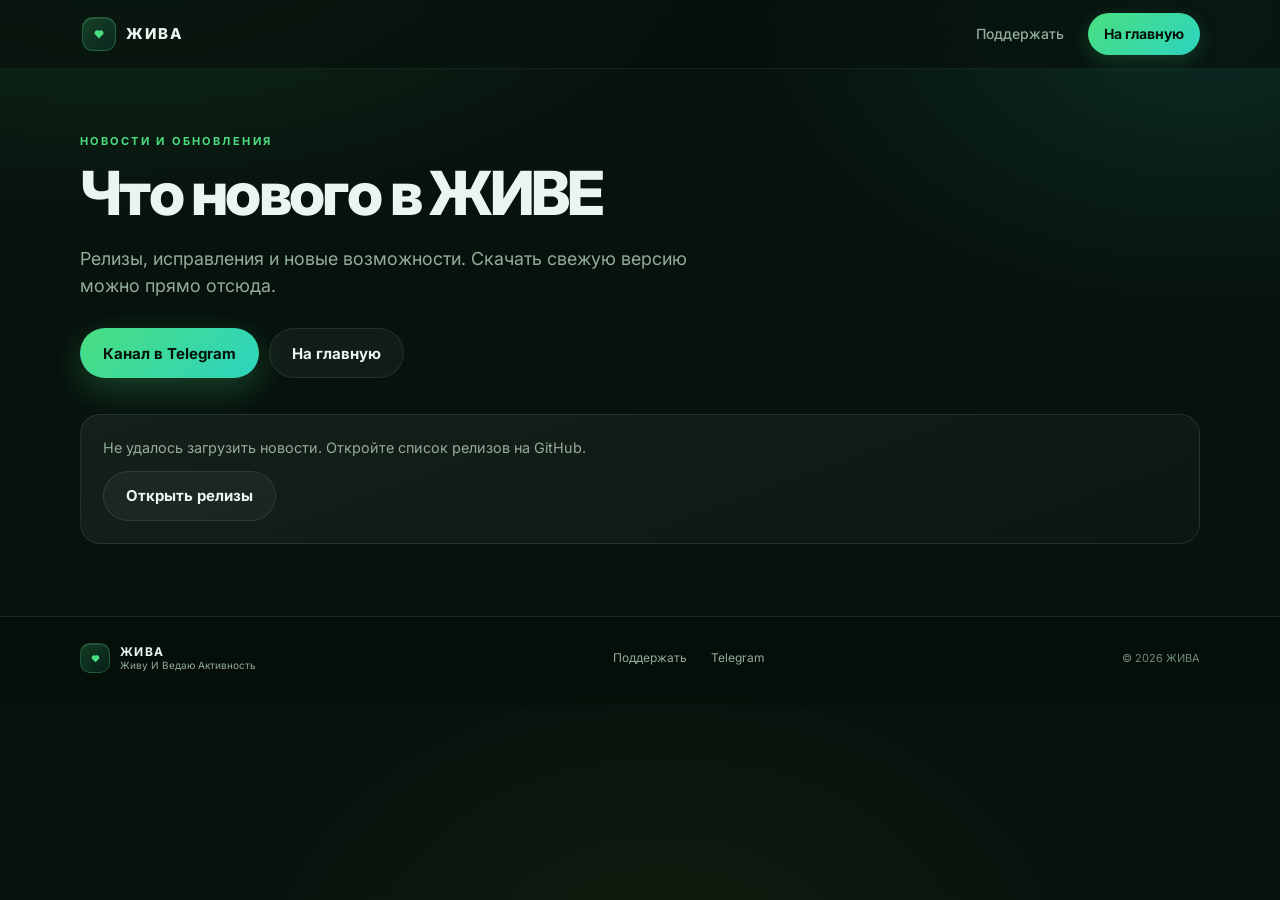
==== releases.html @ 4a3cf1bf "site: страница новостей и обновлений" ====
<!doctype html>
<html lang="ru">
<head>
  <meta charset="utf-8">
  <meta name="viewport" content="width=device-width, initial-scale=1">
  <title>ЖИВА — новости и обновления</title>
  <meta name="description" content="Новости, релизы и обновления приложения ЖИВА.">
  <meta name="theme-color" content="#07120d">
  <link rel="icon" href="favicon.svg" type="image/svg+xml">
  <link rel="preconnect" href="https://fonts.googleapis.com">
  <link rel="preconnect" href="https://fonts.gstatic.com" crossorigin>
  <link href="https://fonts.googleapis.com/css2?family=Inter:wght@400;500;600;700;800&amp;display=swap" rel="stylesheet">
  <link rel="stylesheet" href="styles.css">
  <script src="releases.js" defer></script>
</head>
<body>
  <div class="bg" aria-hidden="true"></div>
  <header class="site-header">
    <div class="wrap header-inner">
      <a class="brand" href="index.html" aria-label="ЖИВА — на главную">
        <span class="brand-mark" aria-hidden="true">
          <svg viewBox="0 0 108 108"><path d="M54,42 C54,42 54,36 54,36 C48,32 38,32 34,38 C28,44 28,54 36,60 L54,78 L72,60 C80,54 80,44 74,38 C70,32 60,32 54,36Z"/></svg>
        </span>
        <span class="brand-name">ЖИВА</span>
      </a>
      <nav class="nav" aria-label="Основное">
        <a href="https://boosty.to/lady_esha" target="_blank" rel="noopener">Поддержать</a>
        <a class="nav-download" href="index.html">На главную</a>
      </nav>
    </div>
  </header>

  <main class="release-page wrap">
    <section class="release-hero">
      <p class="eyebrow">Новости и обновления</p>
      <h1>Что нового в ЖИВЕ</h1>
      <p class="lead">Релизы, исправления и новые возможности. Скачать свежую версию можно прямо отсюда.</p>
      <div class="cta-row">
        <a class="btn btn-primary" href="https://t.me/zhiva_info" target="_blank" rel="noopener">Канал в Telegram</a>
        <a class="btn btn-ghost" href="index.html">На главную</a>
      </div>
    </section>

    <div id="release-list" class="release-list" aria-live="polite">
      <p class="release-loading">Загружаем обновления…</p>
    </div>
  </main>

  <footer class="site-footer">
    <div class="wrap footer-inner">
      <div class="footer-brand">
        <span class="brand-mark small" aria-hidden="true">
          <svg viewBox="0 0 108 108"><path d="M54,42 C54,42 54,36 54,36 C48,32 38,32 34,38 C28,44 28,54 36,60 L54,78 L72,60 C80,54 80,44 74,38 C70,32 60,32 54,36Z"/></svg>
        </span>
        <span class="footer-brand-text">
          <strong>ЖИВА</strong>
          <small>Живу И Ведаю Активность</small>
        </span>
      </div>
      <div class="footer-links">
        <a href="https://boosty.to/lady_esha" target="_blank" rel="noopener">Поддержать</a>
        <a href="https://t.me/zhiva_info" target="_blank" rel="noopener">Telegram</a>
      </div>
      <p class="copyright">© 2026 ЖИВА</p>
    </div>
  </footer>
</body>
</html>
---- styles.css ----
:root {
  --bg: #07120d;
  --bg-soft: #0a1a12;
  --panel: rgba(255, 255, 255, 0.045);
  --panel-hover: rgba(255, 255, 255, 0.08);
  --line: rgba(255, 255, 255, 0.09);
  --text: #e9f5ee;
  --muted: #93ac9d;
  --muted-2: #6f8a7a;
  --accent: #4ade80;
  --accent-2: #2dd4bf;
  --shadow: 0 30px 80px rgba(0, 0, 0, 0.6);
}

*,
*::before,
*::after {
  box-sizing: border-box;
}

html {
  color-scheme: dark;
  scroll-behavior: smooth;
}

body {
  margin: 0;
  min-height: 100vh;
  min-height: 100svh;
  overflow-x: hidden;
  background: var(--bg);
  color: var(--text);
  font-family: "Inter", system-ui, -apple-system, "Segoe UI", Roboto, sans-serif;
  font-size: 16px;
  line-height: 1.55;
  -webkit-font-smoothing: antialiased;
  text-rendering: optimizeLegibility;
}

::selection {
  background: rgba(74, 222, 128, 0.28);
  color: #ffffff;
}

svg {
  display: block;
}

a {
  color: inherit;
}

a:focus-visible,
button:focus-visible {
  outline: 2px solid var(--accent);
  outline-offset: 3px;
}

.bg {
  position: fixed;
  inset: 0;
  z-index: -1;
  background:
    radial-gradient(60rem 32rem at 10% -12%, rgba(74, 222, 128, 0.16), transparent 64%),
    radial-gradient(46rem 30rem at 94% 2%, rgba(45, 212, 191, 0.13), transparent 62%),
    radial-gradient(42rem 30rem at 52% 108%, rgba(163, 230, 53, 0.06), transparent 66%),
    var(--bg);
}

.wrap {
  width: min(1120px, calc(100% - 40px));
  margin-inline: auto;
}

.site-header {
  position: sticky;
  top: 0;
  z-index: 20;
  border-bottom: 1px solid rgba(255, 255, 255, 0.06);
  background: rgba(7, 18, 13, 0.74);
  backdrop-filter: blur(16px);
  -webkit-backdrop-filter: blur(16px);
}

.header-inner {
  display: flex;
  align-items: center;
  justify-content: space-between;
  gap: 16px;
  min-height: 68px;
}

.brand {
  display: inline-flex;
  align-items: center;
  gap: 10px;
  padding: 4px 2px;
  border-radius: 12px;
  color: var(--text);
  text-decoration: none;
}

.brand-mark {
  display: grid;
  place-items: center;
  width: 34px;
  height: 34px;
  flex: none;
  border: 1px solid rgba(74, 222, 128, 0.25);
  border-radius: 11px;
  background: linear-gradient(135deg, rgba(74, 222, 128, 0.22), rgba(45, 212, 191, 0.09));
  box-shadow: inset 0 1px 0 rgba(255, 255, 255, 0.12);
}

.brand-mark svg {
  width: 20px;
  height: 20px;
  fill: var(--accent);
}

.brand-name {
  font-size: 15px;
  font-weight: 800;
  letter-spacing: 0.14em;
}

.nav {
  display: flex;
  align-items: center;
  gap: 4px;
}

.nav a {
  padding: 10px 14px;
  border-radius: 999px;
  color: var(--muted);
  font-size: 14px;
  font-weight: 500;
  text-decoration: none;
  transition: color 0.2s ease, background-color 0.2s ease;
}

.nav a:hover {
  color: var(--text);
  background: var(--panel);
}

.nav .nav-support {
  border: 1px solid var(--line);
  background: var(--panel);
}

.nav .nav-support:hover {
  border-color: rgba(74, 222, 128, 0.28);
  background: var(--panel-hover);
}

.nav .nav-download {
  margin-left: 6px;
  padding: 10px 16px;
  color: #04120a;
  background: linear-gradient(135deg, var(--accent), var(--accent-2));
  font-weight: 700;
  box-shadow: 0 6px 18px rgba(74, 222, 128, 0.18);
  transition: transform 0.2s ease, box-shadow 0.2s ease;
}

.nav .nav-download:hover {
  color: #04120a;
  background: linear-gradient(135deg, var(--accent), var(--accent-2));
  transform: translateY(-1px);
  box-shadow: 0 10px 24px rgba(74, 222, 128, 0.26);
}

.hero {
  display: grid;
  grid-template-columns: minmax(0, 1.3fr) minmax(300px, 0.7fr);
  align-items: center;
  gap: clamp(24px, 5vw, 64px);
  padding: clamp(36px, 6vw, 72px) 0 clamp(44px, 7vw, 80px);
}

.hero-copy {
  animation: rise 0.7s cubic-bezier(0.2, 0.7, 0.3, 1) both;
}

.eyebrow {
  margin: 0 0 12px;
  color: var(--accent);
  font-size: 11px;
  font-weight: 700;
  letter-spacing: 0.22em;
  text-transform: uppercase;
}

h1 {
  max-width: 18ch;
  margin: 0;
  font-size: clamp(2.55rem, 5.6vw, 4rem);
  font-weight: 800;
  letter-spacing: -0.045em;
  line-height: 1.03;
  text-wrap: balance;
}

h1 span {
  display: block;
}

h1 span + span {
  background: linear-gradient(100deg, #ffffff 6%, #c9f5d6 48%, var(--accent-2) 100%);
  -webkit-background-clip: text;
  background-clip: text;
  color: transparent;
}

.lead {
  max-width: 56ch;
  margin: 20px 0 0;
  color: var(--muted);
  font-size: clamp(1rem, 1.4vw, 1.125rem);
}

.cta-row {
  display: flex;
  flex-wrap: wrap;
  align-items: center;
  gap: 10px;
  margin-top: 28px;
  scroll-margin-top: 96px;
}

.btn {
  display: inline-flex;
  align-items: center;
  justify-content: center;
  gap: 8px;
  min-height: 50px;
  padding: 0 22px;
  border: 1px solid transparent;
  border-radius: 999px;
  font: inherit;
  font-size: 15px;
  font-weight: 700;
  text-decoration: none;
  transition: transform 0.2s ease, box-shadow 0.2s ease, background-color 0.2s ease, border-color 0.2s ease;
}

.btn svg {
  width: 18px;
  height: 18px;
  fill: none;
  stroke: currentColor;
  stroke-width: 2;
  stroke-linecap: round;
  stroke-linejoin: round;
}

.btn-primary {
  color: #04120a;
  background: linear-gradient(135deg, var(--accent), var(--accent-2));
  box-shadow: 0 12px 34px rgba(74, 222, 128, 0.24);
}

.btn-primary:hover {
  transform: translateY(-2px);
  box-shadow: 0 16px 40px rgba(74, 222, 128, 0.32);
}

.btn-ghost {
  color: var(--text);
  border-color: var(--line);
  background: var(--panel);
}

.btn-ghost:hover {
  border-color: rgba(74, 222, 128, 0.28);
  background: var(--panel-hover);
}

.meta {
  display: flex;
  flex-wrap: wrap;
  align-items: center;
  gap: 8px 14px;
  margin: 20px 0 0;
  color: var(--muted);
  font-size: 13px;
}

.pill {
  display: inline-flex;
  align-items: center;
  gap: 6px;
  padding: 5px 11px;
  border: 1px solid var(--line);
  border-radius: 999px;
  background: var(--panel);
  font-variant-numeric: tabular-nums;
}

.pill [data-version] {
  color: var(--text);
  font-weight: 600;
}

.meta-note {
  flex-basis: 100%;
}

.meta-link {
  display: inline-flex;
  align-items: center;
  min-height: 30px;
  padding: 4px 12px;
  border: 1px solid rgba(74, 222, 128, 0.28);
  border-radius: 999px;
  background: rgba(74, 222, 128, 0.1);
  color: var(--accent);
  font-size: 13px;
  font-weight: 600;
  text-decoration: none;
  transition: background-color 0.2s ease, border-color 0.2s ease, color 0.2s ease;
}

.meta-link:hover {
  border-color: rgba(74, 222, 128, 0.45);
  background: rgba(74, 222, 128, 0.16);
  color: #86efac;
}

.install-note {
  margin: 12px 0 0;
  color: var(--muted-2);
  font-size: 12px;
}

.hero-visual {
  position: relative;
  display: flex;
  justify-content: center;
  animation: rise 0.8s 0.08s cubic-bezier(0.2, 0.7, 0.3, 1) both;
}

.hero-visual::before {
  content: "";
  position: absolute;
  inset: 6% 2% 4%;
  z-index: -1;
  background: radial-gradient(closest-side, rgba(74, 222, 128, 0.18), transparent 70%);
  filter: blur(18px);
}

.phone {
  position: relative;
  width: clamp(280px, 29vw, 300px);
  aspect-ratio: 9 / 18.6;
  padding: 9px;
  border: 1px solid rgba(255, 255, 255, 0.14);
  border-radius: 44px;
  background: linear-gradient(160deg, rgba(255, 255, 255, 0.2), rgba(255, 255, 255, 0.04) 45%, rgba(255, 255, 255, 0.12));
  box-shadow: var(--shadow), inset 0 1px 0 rgba(255, 255, 255, 0.25);
}

.phone::after {
  content: "";
  position: absolute;
  inset: 6px;
  border: 1px solid rgba(0, 0, 0, 0.5);
  border-radius: 38px;
  pointer-events: none;
}

.phone-screen {
  position: relative;
  display: flex;
  height: 100%;
  flex-direction: column;
  gap: 9px;
  overflow: hidden;
  padding: 28px 13px 10px;
  border: 1px solid rgba(255, 255, 255, 0.06);
  border-radius: 36px;
  background: radial-gradient(120% 80% at 50% 0%, #10261a 0%, #08130e 60%, #060e0a 100%);
}

.notch {
  position: absolute;
  top: 0;
  left: 50%;
  width: 92px;
  height: 22px;
  border-radius: 0 0 16px 16px;
  background: #040a07;
  box-shadow: inset 0 -1px 0 rgba(255, 255, 255, 0.05);
  transform: translateX(-50%);
}

.status-bar {
  display: flex;
  align-items: center;
  justify-content: space-between;
  padding: 0 5px;
  color: #cfe3d6;
  font-size: 9px;
  font-weight: 600;
}

.status-right {
  display: flex;
  align-items: center;
  gap: 5px;
}

.status-net {
  font-size: 8px;
  letter-spacing: 0.04em;
}

.battery {
  width: 16px;
  height: 8px;
  padding: 1px;
  border: 1px solid rgba(207, 227, 214, 0.6);
  border-radius: 3px;
}

.battery span {
  display: block;
  width: 70%;
  height: 100%;
  border-radius: 1px;
  background: #cfe3d6;
}

.app-head {
  display: flex;
  align-items: center;
  gap: 8px;
  padding: 8px 4px 0;
}

.app-mark {
  display: grid;
  place-items: center;
  width: 30px;
  height: 30px;
  flex: none;
  border: 1px solid rgba(74, 222, 128, 0.2);
  border-radius: 10px;
  background: rgba(74, 222, 128, 0.13);
}

.app-mark svg {
  width: 17px;
  height: 17px;
  fill: var(--accent);
}

.app-head-text {
  display: flex;
  min-width: 0;
  flex-direction: column;
  line-height: 1.2;
}

.app-head-text strong {
  font-size: 12px;
  letter-spacing: 0.1em;
}

.app-head-text span {
  overflow: hidden;
  color: var(--muted);
  font-size: 8.5px;
  text-overflow: ellipsis;
  white-space: nowrap;
}

.app-gear {
  margin-left: auto;
  color: var(--muted-2);
}

.app-gear svg {
  width: 15px;
  height: 15px;
  fill: none;
  stroke: currentColor;
  stroke-linecap: round;
  stroke-width: 1.7;
}

.cycle-card {
  padding: 12px;
  border: 1px solid rgba(74, 222, 128, 0.22);
  border-radius: 20px;
  background: linear-gradient(145deg, rgba(74, 222, 128, 0.18), rgba(45, 212, 191, 0.06));
  box-shadow: inset 0 1px 0 rgba(255, 255, 255, 0.08);
}

.cycle-top {
  display: flex;
  justify-content: space-between;
  gap: 8px;
  color: var(--muted);
  font-size: 9px;
  font-weight: 500;
}

.phase {
  color: var(--accent);
  font-weight: 700;
}

.cycle-number {
  margin: 6px 0 2px;
  font-size: 32px;
  font-weight: 800;
  letter-spacing: -0.04em;
  line-height: 1;
}

.cycle-number small {
  color: var(--muted);
  font-size: 9px;
  font-weight: 500;
  letter-spacing: 0;
}

.cycle-card p {
  margin: 0;
  color: #b6cbbb;
  font-size: 9px;
  line-height: 1.35;
}

.cycle-track {
  display: flex;
  gap: 3px;
  margin-top: 10px;
}

.cycle-track span {
  height: 4px;
  flex: 1;
  border-radius: 999px;
  background: rgba(255, 255, 255, 0.09);
}

.cycle-track .seg-1 {
  background: rgba(244, 114, 182, 0.62);
}

.cycle-track .seg-2 {
  background: rgba(45, 212, 191, 0.55);
}

.cycle-track .seg-3 {
  background: var(--accent);
  box-shadow: 0 0 10px rgba(74, 222, 128, 0.4);
}

.cycle-track .seg-4 {
  background: rgba(167, 139, 250, 0.45);
}

.mini-grid {
  display: grid;
  grid-template-columns: 1fr 1fr;
  gap: 7px;
}

.mini {
  display: flex;
  flex-direction: column;
  gap: 3px;
  padding: 8px 9px;
  border: 1px solid var(--line);
  border-radius: 13px;
  background: var(--panel);
}

.mini-label {
  display: flex;
  align-items: center;
  gap: 4px;
  color: var(--muted);
  font-size: 8.5px;
}

.mini-label svg {
  width: 11px;
  height: 11px;
  fill: none;
  stroke: var(--accent-2);
  stroke-linecap: round;
  stroke-linejoin: round;
  stroke-width: 2;
}

.mini strong {
  font-size: 12px;
  font-variant-numeric: tabular-nums;
  font-weight: 700;
}

.weight-card {
  display: flex;
  align-items: center;
  justify-content: space-between;
  gap: 8px;
  padding: 9px 11px;
  border: 1px solid var(--line);
  border-radius: 13px;
  background: var(--panel);
}

.weight-main {
  display: flex;
  flex-direction: column;
  gap: 1px;
}

.weight-main strong {
  font-size: 14px;
}

.trend {
  flex: none;
  padding: 4px 7px;
  border-radius: 999px;
  background: rgba(74, 222, 128, 0.12);
  color: var(--accent);
  font-size: 8px;
  font-weight: 600;
  white-space: nowrap;
}

.report-card {
  padding: 10px 11px;
  border: 1px solid var(--line);
  border-radius: 13px;
  background: var(--panel);
}

.report-top {
  display: flex;
  align-items: center;
  justify-content: space-between;
  margin-bottom: 6px;
  color: var(--muted);
  font-size: 8.5px;
}

.report-top .done {
  color: var(--accent);
  font-weight: 600;
}

.report-row {
  display: flex;
  justify-content: space-between;
  padding: 2px 0;
  color: var(--muted);
  font-size: 8.5px;
}

.report-row strong {
  color: var(--text);
  font-size: 9px;
  font-weight: 600;
}

.quick-row {
  display: flex;
  gap: 5px;
}

.quick-row span {
  flex: 1;
  padding: 6px 4px;
  border: 1px solid var(--line);
  border-radius: 10px;
  background: rgba(255, 255, 255, 0.03);
  color: var(--muted);
  font-size: 8px;
  text-align: center;
}

.app-nav {
  display: flex;
  justify-content: space-between;
  gap: 4px;
  margin-top: auto;
  padding: 8px 3px 2px;
  border-top: 1px solid var(--line);
  color: var(--muted-2);
  font-size: 8px;
}

.app-nav .active {
  color: var(--accent);
  font-weight: 700;
}

.features {
  padding: 0 0 clamp(40px, 6vw, 64px);
  scroll-margin-top: 90px;
}

.section-head {
  max-width: 720px;
  margin: 0 0 clamp(20px, 3vw, 30px);
}

.section-head h2 {
  margin: 0;
  font-size: clamp(1.8rem, 4vw, 2.8rem);
  letter-spacing: -0.035em;
  line-height: 1.08;
}

.section-head > p:last-child {
  margin: 12px 0 0;
  color: var(--muted);
}

.feature-grid {
  display: grid;
  grid-template-columns: repeat(4, minmax(0, 1fr));
  gap: 14px;
}

.feature {
  padding: 20px;
  border: 1px solid var(--line);
  border-radius: 20px;
  background: linear-gradient(180deg, rgba(255, 255, 255, 0.055), rgba(255, 255, 255, 0.025));
  transition: transform 0.25s ease, border-color 0.25s ease, background 0.25s ease;
}

.feature:hover {
  border-color: rgba(74, 222, 128, 0.25);
  background: linear-gradient(180deg, rgba(255, 255, 255, 0.075), rgba(255, 255, 255, 0.03));
  transform: translateY(-3px);
}

.feature-icon {
  display: grid;
  place-items: center;
  width: 38px;
  height: 38px;
  margin-bottom: 14px;
  border-radius: 12px;
}

.feature-icon svg {
  width: 20px;
  height: 20px;
  fill: none;
  stroke: currentColor;
  stroke-linecap: round;
  stroke-linejoin: round;
  stroke-width: 1.8;
}

.feature:nth-child(1) .feature-icon {
  color: #f472b6;
  background: rgba(244, 114, 182, 0.12);
}

.feature:nth-child(2) .feature-icon {
  color: var(--accent-2);
  background: rgba(45, 212, 191, 0.12);
}

.feature:nth-child(3) .feature-icon {
  color: #fbbf24;
  background: rgba(251, 191, 36, 0.12);
}

.feature:nth-child(4) .feature-icon {
  color: var(--accent);
  background: rgba(74, 222, 128, 0.12);
}

.feature h3 {
  margin: 0;
  font-size: 1.02rem;
  letter-spacing: -0.01em;
}

.feature p {
  margin: 7px 0 0;
  color: var(--muted);
  font-size: 0.86rem;
  line-height: 1.45;
}

.privacy {
  padding: 0 0 clamp(40px, 6vw, 64px);
  scroll-margin-top: 90px;
}

.privacy-card {
  display: grid;
  grid-template-columns: auto minmax(0, 1fr) auto;
  align-items: center;
  gap: 18px;
  padding: clamp(20px, 4vw, 30px);
  border: 1px solid rgba(74, 222, 128, 0.22);
  border-radius: 24px;
  background: linear-gradient(120deg, rgba(74, 222, 128, 0.1), rgba(45, 212, 191, 0.045) 55%, rgba(255, 255, 255, 0.02));
  box-shadow: inset 0 1px 0 rgba(255, 255, 255, 0.07);
}

.privacy-icon {
  display: grid;
  place-items: center;
  width: 52px;
  height: 52px;
  border: 1px solid rgba(74, 222, 128, 0.22);
  border-radius: 16px;
  background: rgba(74, 222, 128, 0.15);
  color: var(--accent);
}

.privacy-icon svg {
  width: 26px;
  height: 26px;
  fill: none;
  stroke: currentColor;
  stroke-linecap: round;
  stroke-linejoin: round;
  stroke-width: 1.8;
}

.privacy-text h2 {
  margin: 0;
  font-size: clamp(1.25rem, 2.3vw, 1.6rem);
  letter-spacing: -0.02em;
}

.privacy-text p {
  max-width: 72ch;
  margin: 7px 0 0;
  color: var(--muted);
  font-size: 0.92rem;
}

.chips {
  display: flex;
  flex-wrap: wrap;
  gap: 6px;
  margin: 12px 0 0;
  padding: 0;
  list-style: none;
}

.chips li {
  padding: 4px 9px;
  border: 1px solid var(--line);
  border-radius: 999px;
  background: rgba(255, 255, 255, 0.055);
  color: #b6cbbb;
  font-size: 10px;
  font-weight: 500;
}

.privacy-cta {
  white-space: nowrap;
}

.notes {
  padding: clamp(36px, 6vw, 64px) 0 clamp(44px, 7vw, 72px);
}

.notes-head {
  max-width: 720px;
  animation: rise 0.7s cubic-bezier(0.2, 0.7, 0.3, 1) both;
}

.notes-head .lead {
  max-width: 62ch;
}

.notes-list {
  display: grid;
  gap: 14px;
  margin-top: clamp(28px, 4vw, 40px);
}

.release {
  padding: clamp(20px, 3vw, 28px);
  border: 1px solid var(--line);
  border-radius: 22px;
  background: linear-gradient(180deg, rgba(255, 255, 255, 0.055), rgba(255, 255, 255, 0.02));
}

.release.is-latest {
  border-color: rgba(74, 222, 128, 0.24);
  background: linear-gradient(120deg, rgba(74, 222, 128, 0.1), rgba(45, 212, 191, 0.045) 55%, rgba(255, 255, 255, 0.02));
  box-shadow: inset 0 1px 0 rgba(255, 255, 255, 0.07);
}

.release-top {
  display: flex;
  flex-wrap: wrap;
  align-items: center;
  gap: 8px 14px;
}

.release-version {
  margin: 0;
  font-size: clamp(1.2rem, 2.3vw, 1.5rem);
  font-variant-numeric: tabular-nums;
  font-weight: 800;
  letter-spacing: -0.02em;
}

.release-badge {
  padding: 4px 10px;
  border-radius: 999px;
  background: rgba(74, 222, 128, 0.14);
  color: var(--accent);
  font-size: 11px;
  font-weight: 700;
  letter-spacing: 0.02em;
}

.release-badge.is-outdated {
  background: rgba(255, 255, 255, 0.07);
  color: var(--muted);
}

.release-date {
  margin-left: auto;
  color: var(--muted-2);
  font-size: 13px;
  font-variant-numeric: tabular-nums;
}

.release-summary {
  max-width: 78ch;
  margin: 12px 0 0;
  color: var(--muted);
  font-size: 0.95rem;
}

.release-list {
  display: grid;
  gap: 7px;
  margin: 14px 0 0;
  padding: 0;
  list-style: none;
}

.release-list li {
  position: relative;
  padding-left: 20px;
  color: #b6cbbb;
  font-size: 0.92rem;
}

.release-list li::before {
  content: "";
  position: absolute;
  top: 0.62em;
  left: 4px;
  width: 6px;
  height: 6px;
  border-radius: 50%;
  background: var(--accent);
}

.release-permalink {
  display: inline-flex;
  align-items: center;
  gap: 7px;
  margin-top: 16px;
  color: var(--accent);
  font-size: 13px;
  font-weight: 600;
  text-decoration: none;
  transition: color 0.2s ease;
}

.release-permalink:hover {
  color: #86efac;
}

.release-permalink svg {
  width: 14px;
  height: 14px;
  flex: none;
  fill: none;
  stroke: currentColor;
  stroke-linecap: round;
  stroke-linejoin: round;
  stroke-width: 2;
}

.back-link {
  display: inline-flex;
  align-items: center;
  gap: 7px;
  margin-bottom: 22px;
  color: var(--muted);
  font-size: 13px;
  font-weight: 600;
  text-decoration: none;
  transition: color 0.2s ease;
}

.back-link:hover {
  color: var(--text);
}

.back-link svg {
  width: 15px;
  height: 15px;
  fill: none;
  stroke: currentColor;
  stroke-linecap: round;
  stroke-linejoin: round;
  stroke-width: 2;
}

.release-page .notes-head {
  max-width: 860px;
}

.release-page h1 {
  max-width: none;
  font-size: clamp(2rem, 4.2vw, 3.3rem);
}

.cta-row .release-badge {
  align-self: center;
}

.release-page .release {
  max-width: 820px;
  margin-top: 26px;
}

.release-heading {
  margin: 0 0 4px;
  font-size: 1rem;
  font-weight: 700;
  letter-spacing: -0.01em;
}

.site-footer {
  border-top: 1px solid var(--line);
  background: rgba(4, 10, 7, 0.4);
}

.footer-inner {
  display: flex;
  align-items: center;
  justify-content: space-between;
  flex-wrap: wrap;
  gap: 16px;
  padding: 24px 0 30px;
}

.footer-brand {
  display: flex;
  align-items: center;
  gap: 10px;
}

.brand-mark.small {
  width: 30px;
  height: 30px;
  border-radius: 10px;
}

.brand-mark.small svg {
  width: 17px;
  height: 17px;
}

.footer-brand-text {
  display: flex;
  flex-direction: column;
  line-height: 1.2;
}

.footer-brand-text strong {
  font-size: 12px;
  letter-spacing: 0.12em;
}

.footer-brand-text small {
  color: var(--muted);
  font-size: 10px;
}

.footer-links {
  display: flex;
  flex-wrap: wrap;
  gap: 4px;
}

.footer-links a {
  padding: 8px 10px;
  border-radius: 999px;
  color: var(--muted);
  font-size: 12px;
  text-decoration: none;
}

.footer-links a:hover {
  color: var(--text);
  background: var(--panel);
}

.copyright {
  margin: 0;
  color: var(--muted-2);
  font-size: 11px;
}

@keyframes rise {
  from {
    opacity: 0;
    transform: translateY(14px);
  }
  to {
    opacity: 1;
    transform: none;
  }
}

@media (max-width: 1040px) {
  .hero {
    grid-template-columns: 1fr;
    gap: 30px;
    padding-top: clamp(28px, 6vw, 48px);
  }

  .hero-copy {
    max-width: 680px;
  }

  .hero-visual {
    order: 2;
  }

  .phone {
    width: clamp(280px, 56vw, 320px);
  }

  .feature-grid {
    grid-template-columns: repeat(2, minmax(0, 1fr));
  }

  .privacy-card {
    grid-template-columns: auto minmax(0, 1fr);
  }

  .privacy-cta {
    grid-column: 1 / -1;
    justify-self: start;
  }
}

@media (max-width: 640px) {
  .wrap {
    width: min(calc(100% - 28px), 1120px);
  }

  .header-inner {
    min-height: 60px;
  }

  .header-inner {
    gap: 8px;
  }

  .brand-name {
    font-size: 13px;
    letter-spacing: 0.1em;
  }

  .nav .nav-support,
  .nav .nav-download {
    margin-left: 0;
    padding: 8px 10px;
    font-size: 13px;
  }

  .hero {
    padding-bottom: 40px;
  }

  h1 {
    font-size: clamp(2.45rem, 12vw, 3.4rem);
  }

  .lead {
    font-size: 1rem;
  }

  .cta-row {
    flex-direction: column;
    align-items: stretch;
  }

  .btn {
    width: 100%;
  }

  .meta {
    gap: 8px 12px;
  }

  .feature-grid {
    grid-template-columns: 1fr;
    gap: 10px;
  }

  .feature {
    display: grid;
    grid-template-columns: 38px 1fr;
    align-items: start;
    column-gap: 14px;
    padding: 16px;
  }

  .feature-icon {
    grid-row: 1 / span 2;
    margin: 0;
  }

  .feature h3 {
    align-self: center;
  }

  .feature p {
    grid-column: 2;
    margin-top: 4px;
  }

  .privacy-card {
    grid-template-columns: 1fr;
    gap: 14px;
  }

  .privacy-icon {
    width: 44px;
    height: 44px;
    border-radius: 13px;
  }

  .privacy-icon svg {
    width: 22px;
    height: 22px;
  }

  .privacy-cta {
    width: 100%;
  }

  .footer-inner {
    justify-content: flex-start;
  }

  .copyright {
    width: 100%;
  }
}

@media (max-width: 520px) {
  .nav .nav-support {
    display: none;
  }

  .release-date {
    margin-left: 0;
    width: 100%;
  }
}

@media (prefers-reduced-motion: reduce) {
  html {
    scroll-behavior: auto;
  }

  *,
  *::before,
  *::after {
    animation-duration: 0.001ms !important;
    animation-iteration-count: 1 !important;
    transition-duration: 0.001ms !important;
  }
}

.release-page {
  padding: clamp(36px, 6vw, 64px) 0 clamp(40px, 7vw, 72px);
}

.release-hero {
  max-width: 720px;
  margin-bottom: clamp(24px, 4vw, 36px);
}

.release-hero h1 {
  max-width: none;
  margin: 0 0 14px;
  font-size: clamp(2.2rem, 5.5vw, 3.8rem);
}

.release-list {
  display: grid;
  gap: 10px;
}

.release-card {
  padding: clamp(16px, 3vw, 22px);
  border: 1px solid var(--line);
  border-radius: 20px;
  background: linear-gradient(160deg, rgba(255, 255, 255, 0.06), rgba(255, 255, 255, 0.025));
}

.release-head {
  display: flex;
  align-items: center;
  justify-content: space-between;
  gap: 12px;
  margin-bottom: 10px;
}

.release-tag {
  color: var(--accent);
  font-size: 1.05rem;
  font-weight: 800;
  letter-spacing: -0.02em;
}

.release-date {
  color: var(--muted-2);
  font-size: 12px;
}

.release-notes {
  margin: 0;
  color: var(--muted);
  font-size: 0.9rem;
  line-height: 1.5;
  white-space: pre-line;
}

.release-actions {
  display: flex;
  gap: 8px;
  margin-top: 14px;
}

.release-actions .btn {
  min-height: 44px;
  padding: 0 18px;
  font-size: 14px;
}

.release-loading,
.release-fallback {
  color: var(--muted);
}

.release-fallback {
  display: grid;
  gap: 12px;
  justify-items: start;
}

@media (max-width: 640px) {
  .release-head {
    align-items: flex-start;
    flex-direction: column;
    gap: 2px;
  }

  .release-actions .btn {
    width: auto;
  }
}
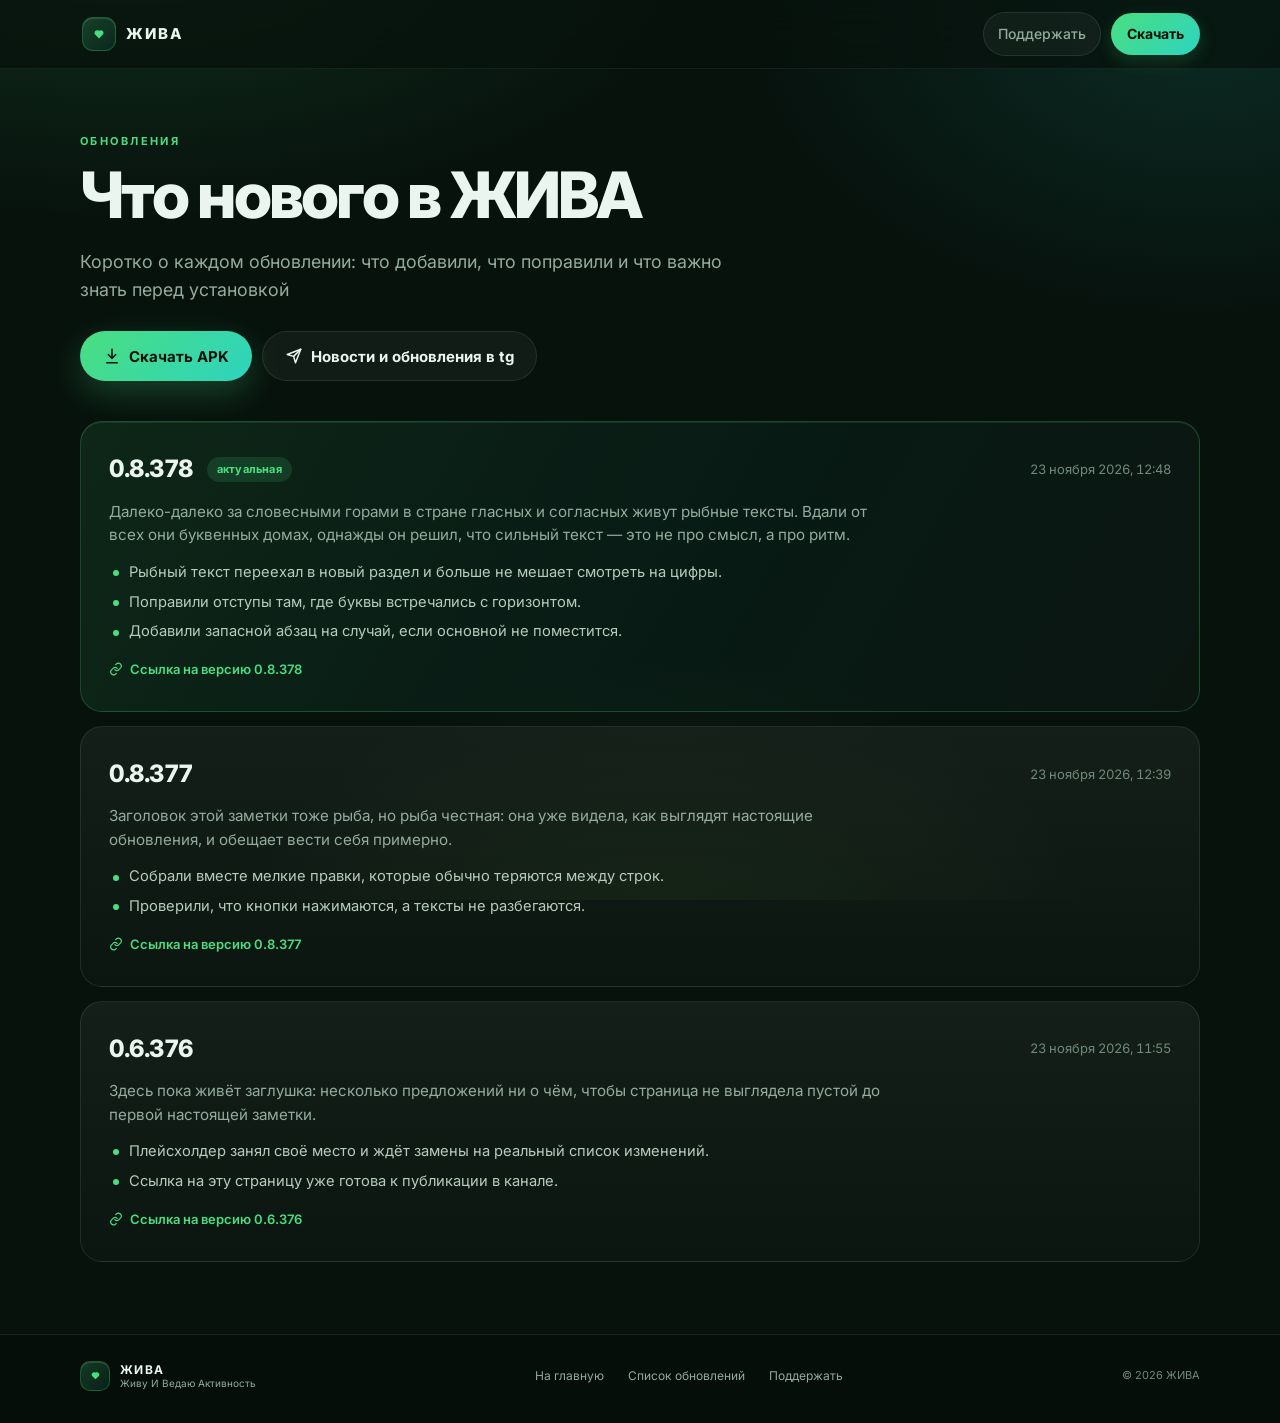
==== commit 02777b65: "site: восстановить статические релиз-ноты" ====
--- a/releases.html
+++ b/releases.html
@@ -3,18 +3,35 @@
 <head>
   <meta charset="utf-8">
   <meta name="viewport" content="width=device-width, initial-scale=1">
-  <title>ЖИВА — новости и обновления</title>
-  <meta name="description" content="Новости, релизы и обновления приложения ЖИВА.">
+  <title>Обновления — ЖИВА</title>
+  <meta name="description" content="Что нового в ЖИВА: заметки о каждом обновлении приложения — улучшения, исправления и важные детали перед установкой.">
   <meta name="theme-color" content="#07120d">
+  <link rel="canonical" href="https://eshasha.github.io/zhiva-updates/releases.html">
+  <meta property="og:type" content="article">
+  <meta property="og:title" content="Новая версия ЖИВА 0.8.378">
+  <meta property="og:description" content="Что нового в обновлении: улучшения, исправления и важные детали. APK можно скачать прямо со страницы.">
+  <meta property="og:url" content="https://eshasha.github.io/zhiva-updates/releases.html">
+  <meta property="og:image" content="https://eshasha.github.io/zhiva-updates/releases-og.png">
+  <meta property="og:image:type" content="image/png">
+  <meta property="og:image:width" content="1200">
+  <meta property="og:image:height" content="630">
+  <meta property="og:image:alt" content="ЖИВА — новая версия 0.8.378">
+  <meta property="og:locale" content="ru_RU">
+  <meta property="og:site_name" content="ЖИВА">
+  <meta name="twitter:card" content="summary_large_image">
+  <meta name="twitter:title" content="Новая версия ЖИВА 0.8.378">
+  <meta name="twitter:description" content="Что нового в обновлении: улучшения, исправления и важные детали.">
+  <meta name="twitter:image" content="https://eshasha.github.io/zhiva-updates/releases-og.png">
   <link rel="icon" href="favicon.svg" type="image/svg+xml">
   <link rel="preconnect" href="https://fonts.googleapis.com">
   <link rel="preconnect" href="https://fonts.gstatic.com" crossorigin>
   <link href="https://fonts.googleapis.com/css2?family=Inter:wght@400;500;600;700;800&amp;display=swap" rel="stylesheet">
   <link rel="stylesheet" href="styles.css">
-  <script src="releases.js" defer></script>
+  <script src="app.js" defer></script>
 </head>
 <body>
   <div class="bg" aria-hidden="true"></div>
+
   <header class="site-header">
     <div class="wrap header-inner">
       <a class="brand" href="index.html" aria-label="ЖИВА — на главную">
@@ -24,26 +41,83 @@
         <span class="brand-name">ЖИВА</span>
       </a>
       <nav class="nav" aria-label="Основное">
-        <a href="https://boosty.to/lady_esha" target="_blank" rel="noopener">Поддержать</a>
-        <a class="nav-download" href="index.html">На главную</a>
+        <a class="nav-support" href="https://boosty.to/lady_esha" target="_blank" rel="noopener">Поддержать</a>
+        <a class="nav-download" href="https://github.com/EshaSha/zhiva-updates/releases/latest" data-download>Скачать</a>
       </nav>
     </div>
   </header>
 
-  <main class="release-page wrap">
-    <section class="release-hero">
-      <p class="eyebrow">Новости и обновления</p>
-      <h1>Что нового в ЖИВЕ</h1>
-      <p class="lead">Релизы, исправления и новые возможности. Скачать свежую версию можно прямо отсюда.</p>
-      <div class="cta-row">
-        <a class="btn btn-primary" href="https://t.me/zhiva_info" target="_blank" rel="noopener">Канал в Telegram</a>
-        <a class="btn btn-ghost" href="index.html">На главную</a>
+  <main id="top">
+    <section class="notes wrap" aria-labelledby="notes-title">
+      <div class="notes-head">
+        <p class="eyebrow">Обновления</p>
+        <h1 id="notes-title">Что нового в ЖИВА</h1>
+        <p class="lead">Коротко о каждом обновлении: что добавили, что поправили и что важно знать перед установкой</p>
+
+        <div class="cta-row">
+          <a class="btn btn-primary" href="https://github.com/EshaSha/zhiva-updates/releases/latest" data-download>
+            <svg viewBox="0 0 24 24" aria-hidden="true"><path d="M12 3v12"/><path d="m7 10 5 5 5-5"/><path d="M5 21h14"/></svg>
+            Скачать APK
+          </a>
+          <a class="btn btn-ghost" href="https://t.me/zhiva_info" target="_blank" rel="noopener">
+            <svg viewBox="0 0 24 24" aria-hidden="true"><path d="m21 3-9.5 9.5"/><path d="M21 3 14 21l-2.5-8.5L3 10Z"/></svg>
+            Новости и обновления в tg
+          </a>
+        </div>
+      </div>
+
+      <div class="notes-list">
+        <article class="release is-latest" aria-labelledby="v0-8-378">
+          <div class="release-top">
+            <h2 class="release-version" id="v0-8-378">0.8.378</h2>
+            <span class="release-badge">актуальная</span>
+            <time class="release-date" datetime="2026-11-23T12:48">23 ноября 2026, 12:48</time>
+          </div>
+          <p class="release-summary">Далеко-далеко за словесными горами в стране гласных и согласных живут рыбные тексты. Вдали от всех они буквенных домах, однажды он решил, что сильный текст — это не про смысл, а про ритм.</p>
+          <ul class="release-list">
+            <li>Рыбный текст переехал в новый раздел и больше не мешает смотреть на цифры.</li>
+            <li>Поправили отступы там, где буквы встречались с горизонтом.</li>
+            <li>Добавили запасной абзац на случай, если основной не поместится.</li>
+          </ul>
+          <a class="release-permalink" href="releases/0.8.378.html">
+            <svg viewBox="0 0 24 24" aria-hidden="true"><path d="M10 13a5 5 0 0 0 7 0l3-3a5 5 0 0 0-7-7l-1.5 1.5"/><path d="M14 11a5 5 0 0 0-7 0l-3 3a5 5 0 0 0 7 7l1.5-1.5"/></svg>
+            Ссылка на версию 0.8.378
+          </a>
+        </article>
+
+        <article class="release" aria-labelledby="v0-8-377">
+          <div class="release-top">
+            <h2 class="release-version" id="v0-8-377">0.8.377</h2>
+            <time class="release-date" datetime="2026-11-23T12:39">23 ноября 2026, 12:39</time>
+          </div>
+          <p class="release-summary">Заголовок этой заметки тоже рыба, но рыба честная: она уже видела, как выглядят настоящие обновления, и обещает вести себя примерно.</p>
+          <ul class="release-list">
+            <li>Собрали вместе мелкие правки, которые обычно теряются между строк.</li>
+            <li>Проверили, что кнопки нажимаются, а тексты не разбегаются.</li>
+          </ul>
+          <a class="release-permalink" href="releases/0.8.377.html">
+            <svg viewBox="0 0 24 24" aria-hidden="true"><path d="M10 13a5 5 0 0 0 7 0l3-3a5 5 0 0 0-7-7l-1.5 1.5"/><path d="M14 11a5 5 0 0 0-7 0l-3 3a5 5 0 0 0 7 7l1.5-1.5"/></svg>
+            Ссылка на версию 0.8.377
+          </a>
+        </article>
+
+        <article class="release" aria-labelledby="v0-6-376">
+          <div class="release-top">
+            <h2 class="release-version" id="v0-6-376">0.6.376</h2>
+            <time class="release-date" datetime="2026-11-23T11:55">23 ноября 2026, 11:55</time>
+          </div>
+          <p class="release-summary">Здесь пока живёт заглушка: несколько предложений ни о чём, чтобы страница не выглядела пустой до первой настоящей заметки.</p>
+          <ul class="release-list">
+            <li>Плейсхолдер занял своё место и ждёт замены на реальный список изменений.</li>
+            <li>Ссылка на эту страницу уже готова к публикации в канале.</li>
+          </ul>
+          <a class="release-permalink" href="releases/0.6.376.html">
+            <svg viewBox="0 0 24 24" aria-hidden="true"><path d="M10 13a5 5 0 0 0 7 0l3-3a5 5 0 0 0-7-7l-1.5 1.5"/><path d="M14 11a5 5 0 0 0-7 0l-3 3a5 5 0 0 0 7 7l1.5-1.5"/></svg>
+            Ссылка на версию 0.6.376
+          </a>
+        </article>
       </div>
     </section>
-
-    <div id="release-list" class="release-list" aria-live="polite">
-      <p class="release-loading">Загружаем обновления…</p>
-    </div>
   </main>
 
   <footer class="site-footer">
@@ -58,8 +132,9 @@
         </span>
       </div>
       <div class="footer-links">
+        <a href="index.html">На главную</a>
+        <a href="releases.html">Список обновлений</a>
         <a href="https://boosty.to/lady_esha" target="_blank" rel="noopener">Поддержать</a>
-        <a href="https://t.me/zhiva_info" target="_blank" rel="noopener">Telegram</a>
       </div>
       <p class="copyright">© 2026 ЖИВА</p>
     </div>
--- a/styles.css
+++ b/styles.css
@@ -174,7 +174,7 @@
 
 .hero {
   display: grid;
-  grid-template-columns: minmax(0, 1.3fr) minmax(300px, 0.7fr);
+  grid-template-columns: minmax(0, 1fr) auto;
   align-items: center;
   gap: clamp(24px, 5vw, 64px);
   padding: clamp(36px, 6vw, 72px) 0 clamp(44px, 7vw, 80px);
@@ -354,7 +354,7 @@
 .phone {
   position: relative;
   width: clamp(280px, 29vw, 300px);
-  aspect-ratio: 9 / 18.6;
+  aspect-ratio: 9 / 18.86;
   padding: 9px;
   border: 1px solid rgba(255, 255, 255, 0.14);
   border-radius: 44px;
@@ -373,15 +373,19 @@
 
 .phone-screen {
   position: relative;
-  display: flex;
   height: 100%;
-  flex-direction: column;
-  gap: 9px;
   overflow: hidden;
-  padding: 28px 13px 10px;
+  padding: 0;
   border: 1px solid rgba(255, 255, 255, 0.06);
   border-radius: 36px;
   background: radial-gradient(120% 80% at 50% 0%, #10261a 0%, #08130e 60%, #060e0a 100%);
+}
+
+.phone-shot {
+  display: block;
+  width: 100%;
+  height: 100%;
+  object-fit: cover;
 }
 
 .notch {
@@ -1299,92 +1303,3 @@
   }
 }
 
-.release-page {
-  padding: clamp(36px, 6vw, 64px) 0 clamp(40px, 7vw, 72px);
-}
-
-.release-hero {
-  max-width: 720px;
-  margin-bottom: clamp(24px, 4vw, 36px);
-}
-
-.release-hero h1 {
-  max-width: none;
-  margin: 0 0 14px;
-  font-size: clamp(2.2rem, 5.5vw, 3.8rem);
-}
-
-.release-list {
-  display: grid;
-  gap: 10px;
-}
-
-.release-card {
-  padding: clamp(16px, 3vw, 22px);
-  border: 1px solid var(--line);
-  border-radius: 20px;
-  background: linear-gradient(160deg, rgba(255, 255, 255, 0.06), rgba(255, 255, 255, 0.025));
-}
-
-.release-head {
-  display: flex;
-  align-items: center;
-  justify-content: space-between;
-  gap: 12px;
-  margin-bottom: 10px;
-}
-
-.release-tag {
-  color: var(--accent);
-  font-size: 1.05rem;
-  font-weight: 800;
-  letter-spacing: -0.02em;
-}
-
-.release-date {
-  color: var(--muted-2);
-  font-size: 12px;
-}
-
-.release-notes {
-  margin: 0;
-  color: var(--muted);
-  font-size: 0.9rem;
-  line-height: 1.5;
-  white-space: pre-line;
-}
-
-.release-actions {
-  display: flex;
-  gap: 8px;
-  margin-top: 14px;
-}
-
-.release-actions .btn {
-  min-height: 44px;
-  padding: 0 18px;
-  font-size: 14px;
-}
-
-.release-loading,
-.release-fallback {
-  color: var(--muted);
-}
-
-.release-fallback {
-  display: grid;
-  gap: 12px;
-  justify-items: start;
-}
-
-@media (max-width: 640px) {
-  .release-head {
-    align-items: flex-start;
-    flex-direction: column;
-    gap: 2px;
-  }
-
-  .release-actions .btn {
-    width: auto;
-  }
-}
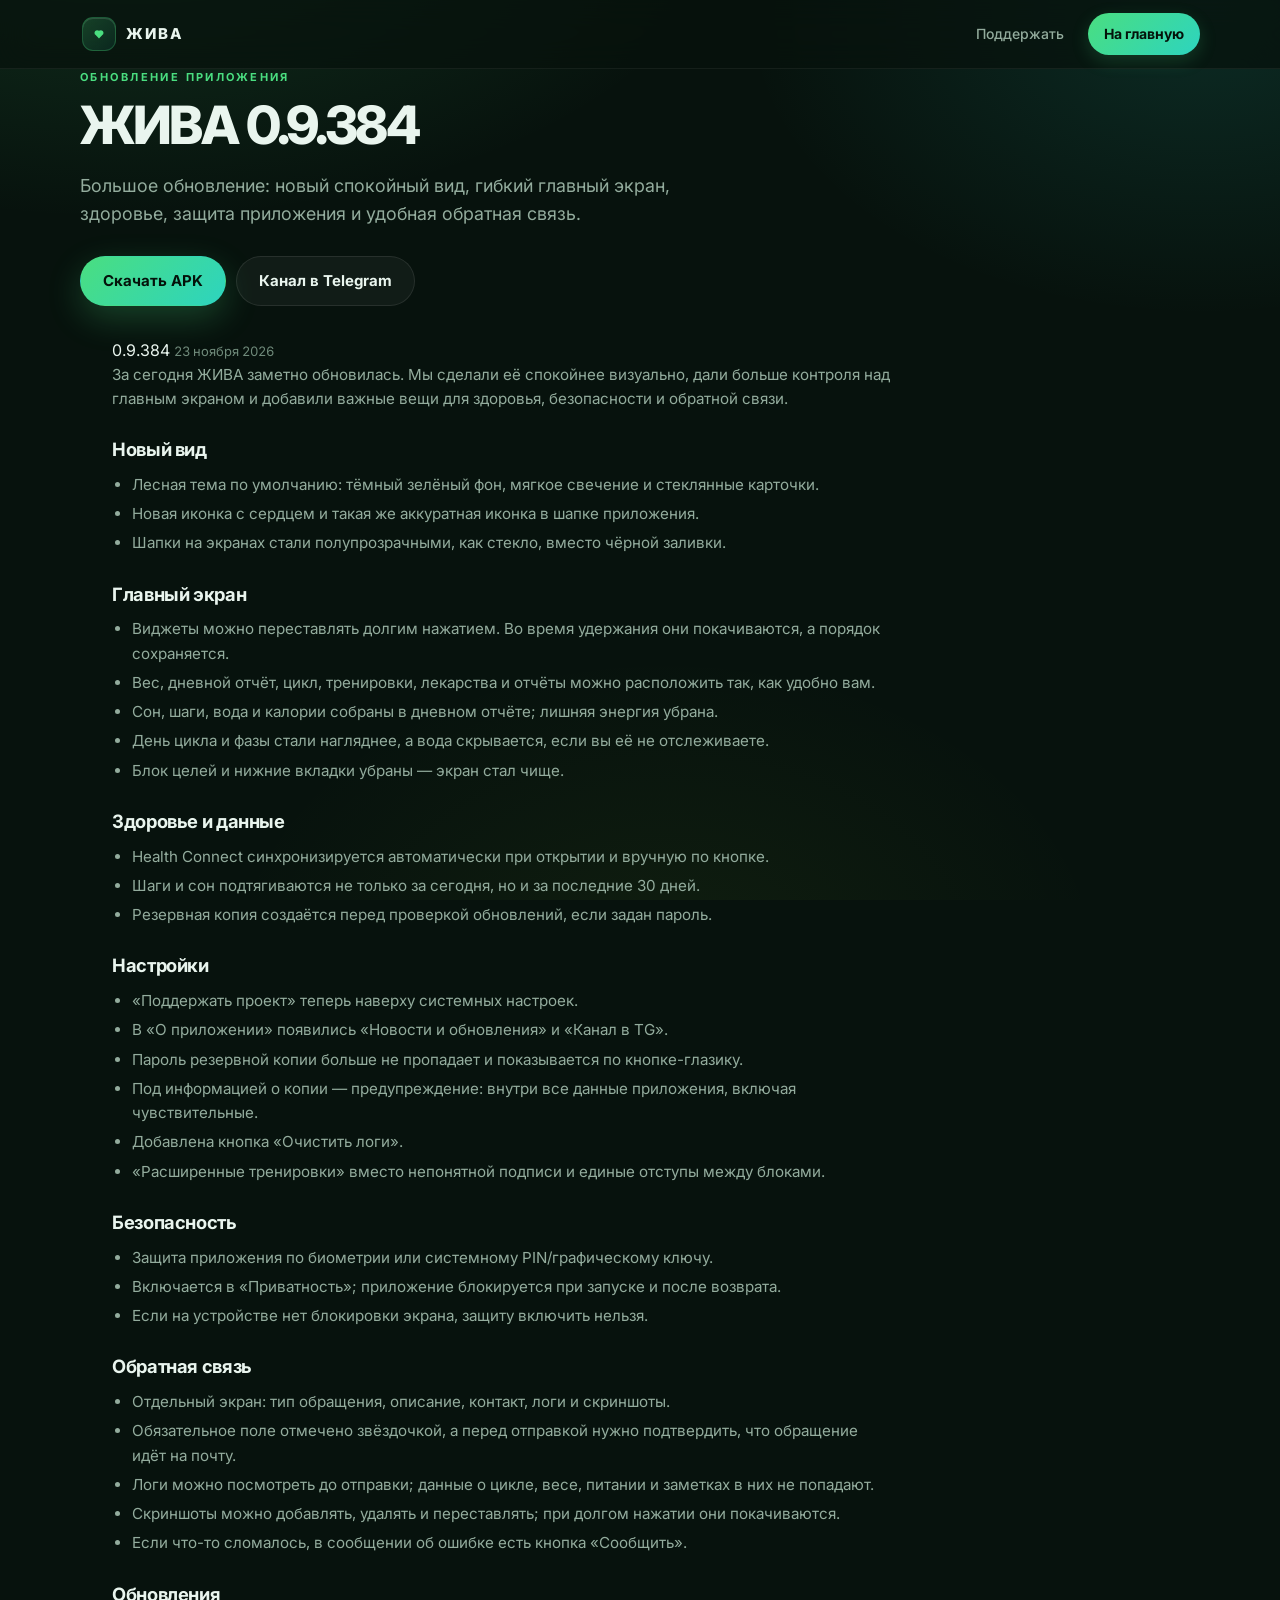
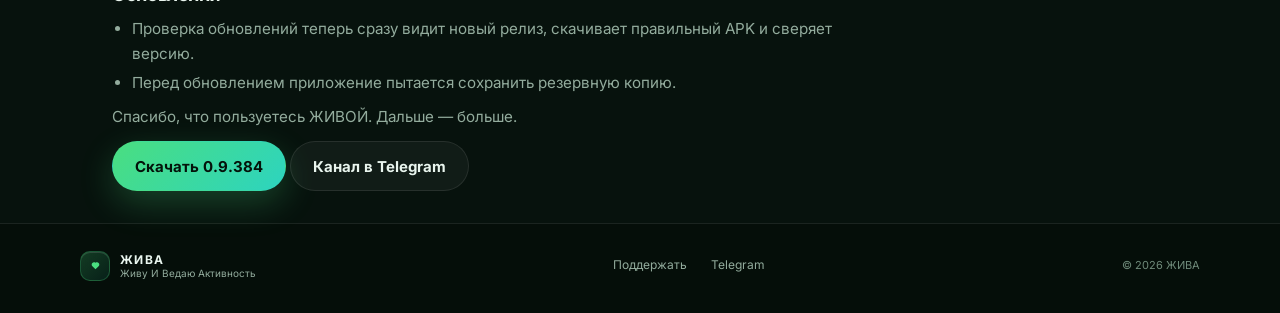
==== commit 362eff6a: "site: полные релиз-ноты 0.9.384 без динамических плашек" ====
--- a/releases.html
+++ b/releases.html
@@ -3,35 +3,17 @@
 <head>
   <meta charset="utf-8">
   <meta name="viewport" content="width=device-width, initial-scale=1">
-  <title>Обновления — ЖИВА</title>
-  <meta name="description" content="Что нового в ЖИВА: заметки о каждом обновлении приложения — улучшения, исправления и важные детали перед установкой.">
+  <title>ЖИВА — новости и обновления</title>
+  <meta name="description" content="Новости, релизы и обновления приложения ЖИВА.">
   <meta name="theme-color" content="#07120d">
-  <link rel="canonical" href="https://eshasha.github.io/zhiva-updates/releases.html">
-  <meta property="og:type" content="article">
-  <meta property="og:title" content="Новая версия ЖИВА 0.8.378">
-  <meta property="og:description" content="Что нового в обновлении: улучшения, исправления и важные детали. APK можно скачать прямо со страницы.">
-  <meta property="og:url" content="https://eshasha.github.io/zhiva-updates/releases.html">
-  <meta property="og:image" content="https://eshasha.github.io/zhiva-updates/releases-og.png">
-  <meta property="og:image:type" content="image/png">
-  <meta property="og:image:width" content="1200">
-  <meta property="og:image:height" content="630">
-  <meta property="og:image:alt" content="ЖИВА — новая версия 0.8.378">
-  <meta property="og:locale" content="ru_RU">
-  <meta property="og:site_name" content="ЖИВА">
-  <meta name="twitter:card" content="summary_large_image">
-  <meta name="twitter:title" content="Новая версия ЖИВА 0.8.378">
-  <meta name="twitter:description" content="Что нового в обновлении: улучшения, исправления и важные детали.">
-  <meta name="twitter:image" content="https://eshasha.github.io/zhiva-updates/releases-og.png">
   <link rel="icon" href="favicon.svg" type="image/svg+xml">
   <link rel="preconnect" href="https://fonts.googleapis.com">
   <link rel="preconnect" href="https://fonts.gstatic.com" crossorigin>
   <link href="https://fonts.googleapis.com/css2?family=Inter:wght@400;500;600;700;800&amp;display=swap" rel="stylesheet">
   <link rel="stylesheet" href="styles.css">
-  <script src="app.js" defer></script>
 </head>
 <body>
   <div class="bg" aria-hidden="true"></div>
-
   <header class="site-header">
     <div class="wrap header-inner">
       <a class="brand" href="index.html" aria-label="ЖИВА — на главную">
@@ -41,83 +23,93 @@
         <span class="brand-name">ЖИВА</span>
       </a>
       <nav class="nav" aria-label="Основное">
-        <a class="nav-support" href="https://boosty.to/lady_esha" target="_blank" rel="noopener">Поддержать</a>
-        <a class="nav-download" href="https://github.com/EshaSha/zhiva-updates/releases/latest" data-download>Скачать</a>
+        <a href="https://boosty.to/lady_esha" target="_blank" rel="noopener">Поддержать</a>
+        <a class="nav-download" href="index.html">На главную</a>
       </nav>
     </div>
   </header>
 
-  <main id="top">
-    <section class="notes wrap" aria-labelledby="notes-title">
-      <div class="notes-head">
-        <p class="eyebrow">Обновления</p>
-        <h1 id="notes-title">Что нового в ЖИВА</h1>
-        <p class="lead">Коротко о каждом обновлении: что добавили, что поправили и что важно знать перед установкой</p>
-
-        <div class="cta-row">
-          <a class="btn btn-primary" href="https://github.com/EshaSha/zhiva-updates/releases/latest" data-download>
-            <svg viewBox="0 0 24 24" aria-hidden="true"><path d="M12 3v12"/><path d="m7 10 5 5 5-5"/><path d="M5 21h14"/></svg>
-            Скачать APK
-          </a>
-          <a class="btn btn-ghost" href="https://t.me/zhiva_info" target="_blank" rel="noopener">
-            <svg viewBox="0 0 24 24" aria-hidden="true"><path d="m21 3-9.5 9.5"/><path d="M21 3 14 21l-2.5-8.5L3 10Z"/></svg>
-            Новости и обновления в tg
-          </a>
-        </div>
-      </div>
-
-      <div class="notes-list">
-        <article class="release is-latest" aria-labelledby="v0-8-378">
-          <div class="release-top">
-            <h2 class="release-version" id="v0-8-378">0.8.378</h2>
-            <span class="release-badge">актуальная</span>
-            <time class="release-date" datetime="2026-11-23T12:48">23 ноября 2026, 12:48</time>
-          </div>
-          <p class="release-summary">Далеко-далеко за словесными горами в стране гласных и согласных живут рыбные тексты. Вдали от всех они буквенных домах, однажды он решил, что сильный текст — это не про смысл, а про ритм.</p>
-          <ul class="release-list">
-            <li>Рыбный текст переехал в новый раздел и больше не мешает смотреть на цифры.</li>
-            <li>Поправили отступы там, где буквы встречались с горизонтом.</li>
-            <li>Добавили запасной абзац на случай, если основной не поместится.</li>
-          </ul>
-          <a class="release-permalink" href="releases/0.8.378.html">
-            <svg viewBox="0 0 24 24" aria-hidden="true"><path d="M10 13a5 5 0 0 0 7 0l3-3a5 5 0 0 0-7-7l-1.5 1.5"/><path d="M14 11a5 5 0 0 0-7 0l-3 3a5 5 0 0 0 7 7l1.5-1.5"/></svg>
-            Ссылка на версию 0.8.378
-          </a>
-        </article>
-
-        <article class="release" aria-labelledby="v0-8-377">
-          <div class="release-top">
-            <h2 class="release-version" id="v0-8-377">0.8.377</h2>
-            <time class="release-date" datetime="2026-11-23T12:39">23 ноября 2026, 12:39</time>
-          </div>
-          <p class="release-summary">Заголовок этой заметки тоже рыба, но рыба честная: она уже видела, как выглядят настоящие обновления, и обещает вести себя примерно.</p>
-          <ul class="release-list">
-            <li>Собрали вместе мелкие правки, которые обычно теряются между строк.</li>
-            <li>Проверили, что кнопки нажимаются, а тексты не разбегаются.</li>
-          </ul>
-          <a class="release-permalink" href="releases/0.8.377.html">
-            <svg viewBox="0 0 24 24" aria-hidden="true"><path d="M10 13a5 5 0 0 0 7 0l3-3a5 5 0 0 0-7-7l-1.5 1.5"/><path d="M14 11a5 5 0 0 0-7 0l-3 3a5 5 0 0 0 7 7l1.5-1.5"/></svg>
-            Ссылка на версию 0.8.377
-          </a>
-        </article>
-
-        <article class="release" aria-labelledby="v0-6-376">
-          <div class="release-top">
-            <h2 class="release-version" id="v0-6-376">0.6.376</h2>
-            <time class="release-date" datetime="2026-11-23T11:55">23 ноября 2026, 11:55</time>
-          </div>
-          <p class="release-summary">Здесь пока живёт заглушка: несколько предложений ни о чём, чтобы страница не выглядела пустой до первой настоящей заметки.</p>
-          <ul class="release-list">
-            <li>Плейсхолдер занял своё место и ждёт замены на реальный список изменений.</li>
-            <li>Ссылка на эту страницу уже готова к публикации в канале.</li>
-          </ul>
-          <a class="release-permalink" href="releases/0.6.376.html">
-            <svg viewBox="0 0 24 24" aria-hidden="true"><path d="M10 13a5 5 0 0 0 7 0l3-3a5 5 0 0 0-7-7l-1.5 1.5"/><path d="M14 11a5 5 0 0 0-7 0l-3 3a5 5 0 0 0 7 7l1.5-1.5"/></svg>
-            Ссылка на версию 0.6.376
-          </a>
-        </article>
+  <main class="release-page wrap">
+    <section class="release-hero">
+      <p class="eyebrow">Обновление приложения</p>
+      <h1>ЖИВА 0.9.384</h1>
+      <p class="lead">Большое обновление: новый спокойный вид, гибкий главный экран, здоровье, защита приложения и удобная обратная связь.</p>
+      <div class="cta-row">
+        <a class="btn btn-primary" href="https://github.com/EshaSha/zhiva-updates/releases/download/0.9.384/zhiva-0.9.384.apk">Скачать APK</a>
+        <a class="btn btn-ghost" href="https://t.me/zhiva_info" target="_blank" rel="noopener">Канал в Telegram</a>
       </div>
     </section>
+
+    <article class="release-card release-full">
+      <div class="release-head">
+        <span class="release-tag">0.9.384</span>
+        <span class="release-date">23 ноября 2026</span>
+      </div>
+      <div class="release-content">
+        <p>За сегодня ЖИВА заметно обновилась. Мы сделали её спокойнее визуально, дали больше контроля над главным экраном и добавили важные вещи для здоровья, безопасности и обратной связи.</p>
+
+        <h2>Новый вид</h2>
+        <ul>
+          <li>Лесная тема по умолчанию: тёмный зелёный фон, мягкое свечение и стеклянные карточки.</li>
+          <li>Новая иконка с сердцем и такая же аккуратная иконка в шапке приложения.</li>
+          <li>Шапки на экранах стали полупрозрачными, как стекло, вместо чёрной заливки.</li>
+        </ul>
+
+        <h2>Главный экран</h2>
+        <ul>
+          <li>Виджеты можно переставлять долгим нажатием. Во время удержания они покачиваются, а порядок сохраняется.</li>
+          <li>Вес, дневной отчёт, цикл, тренировки, лекарства и отчёты можно расположить так, как удобно вам.</li>
+          <li>Сон, шаги, вода и калории собраны в дневном отчёте; лишняя энергия убрана.</li>
+          <li>День цикла и фазы стали нагляднее, а вода скрывается, если вы её не отслеживаете.</li>
+          <li>Блок целей и нижние вкладки убраны — экран стал чище.</li>
+        </ul>
+
+        <h2>Здоровье и данные</h2>
+        <ul>
+          <li>Health Connect синхронизируется автоматически при открытии и вручную по кнопке.</li>
+          <li>Шаги и сон подтягиваются не только за сегодня, но и за последние 30 дней.</li>
+          <li>Резервная копия создаётся перед проверкой обновлений, если задан пароль.</li>
+        </ul>
+
+        <h2>Настройки</h2>
+        <ul>
+          <li>«Поддержать проект» теперь наверху системных настроек.</li>
+          <li>В «О приложении» появились «Новости и обновления» и «Канал в TG».</li>
+          <li>Пароль резервной копии больше не пропадает и показывается по кнопке-глазику.</li>
+          <li>Под информацией о копии — предупреждение: внутри все данные приложения, включая чувствительные.</li>
+          <li>Добавлена кнопка «Очистить логи».</li>
+          <li>«Расширенные тренировки» вместо непонятной подписи и единые отступы между блоками.</li>
+        </ul>
+
+        <h2>Безопасность</h2>
+        <ul>
+          <li>Защита приложения по биометрии или системному PIN/графическому ключу.</li>
+          <li>Включается в «Приватность»; приложение блокируется при запуске и после возврата.</li>
+          <li>Если на устройстве нет блокировки экрана, защиту включить нельзя.</li>
+        </ul>
+
+        <h2>Обратная связь</h2>
+        <ul>
+          <li>Отдельный экран: тип обращения, описание, контакт, логи и скриншоты.</li>
+          <li>Обязательное поле отмечено звёздочкой, а перед отправкой нужно подтвердить, что обращение идёт на почту.</li>
+          <li>Логи можно посмотреть до отправки; данные о цикле, весе, питании и заметках в них не попадают.</li>
+          <li>Скриншоты можно добавлять, удалять и переставлять; при долгом нажатии они покачиваются.</li>
+          <li>Если что-то сломалось, в сообщении об ошибке есть кнопка «Сообщить».</li>
+        </ul>
+
+        <h2>Обновления</h2>
+        <ul>
+          <li>Проверка обновлений теперь сразу видит новый релиз, скачивает правильный APK и сверяет версию.</li>
+          <li>Перед обновлением приложение пытается сохранить резервную копию.</li>
+        </ul>
+
+        <p>Спасибо, что пользуетесь ЖИВОЙ. Дальше — больше.</p>
+      </div>
+      <div class="release-actions">
+        <a class="btn btn-primary" href="https://github.com/EshaSha/zhiva-updates/releases/download/0.9.384/zhiva-0.9.384.apk">Скачать 0.9.384</a>
+        <a class="btn btn-ghost" href="https://t.me/zhiva_info" target="_blank" rel="noopener">Канал в Telegram</a>
+      </div>
+    </article>
   </main>
 
   <footer class="site-footer">
@@ -132,9 +124,8 @@
         </span>
       </div>
       <div class="footer-links">
-        <a href="index.html">На главную</a>
-        <a href="releases.html">Список обновлений</a>
         <a href="https://boosty.to/lady_esha" target="_blank" rel="noopener">Поддержать</a>
+        <a href="https://t.me/zhiva_info" target="_blank" rel="noopener">Telegram</a>
       </div>
       <p class="copyright">© 2026 ЖИВА</p>
     </div>
--- a/styles.css
+++ b/styles.css
@@ -1303,3 +1303,38 @@
   }
 }
 
+
+.release-full {
+  padding: clamp(20px, 4vw, 32px);
+}
+
+.release-content {
+  max-width: 78ch;
+  color: var(--muted);
+  font-size: 0.95rem;
+  line-height: 1.6;
+}
+
+.release-content p {
+  margin: 0 0 12px;
+}
+
+.release-content h2 {
+  margin: 24px 0 8px;
+  color: var(--text);
+  font-size: 1.15rem;
+  letter-spacing: -0.02em;
+}
+
+.release-content ul {
+  margin: 0 0 10px;
+  padding-left: 20px;
+}
+
+.release-content li {
+  margin: 5px 0;
+}
+
+.release-content strong {
+  color: var(--text);
+}
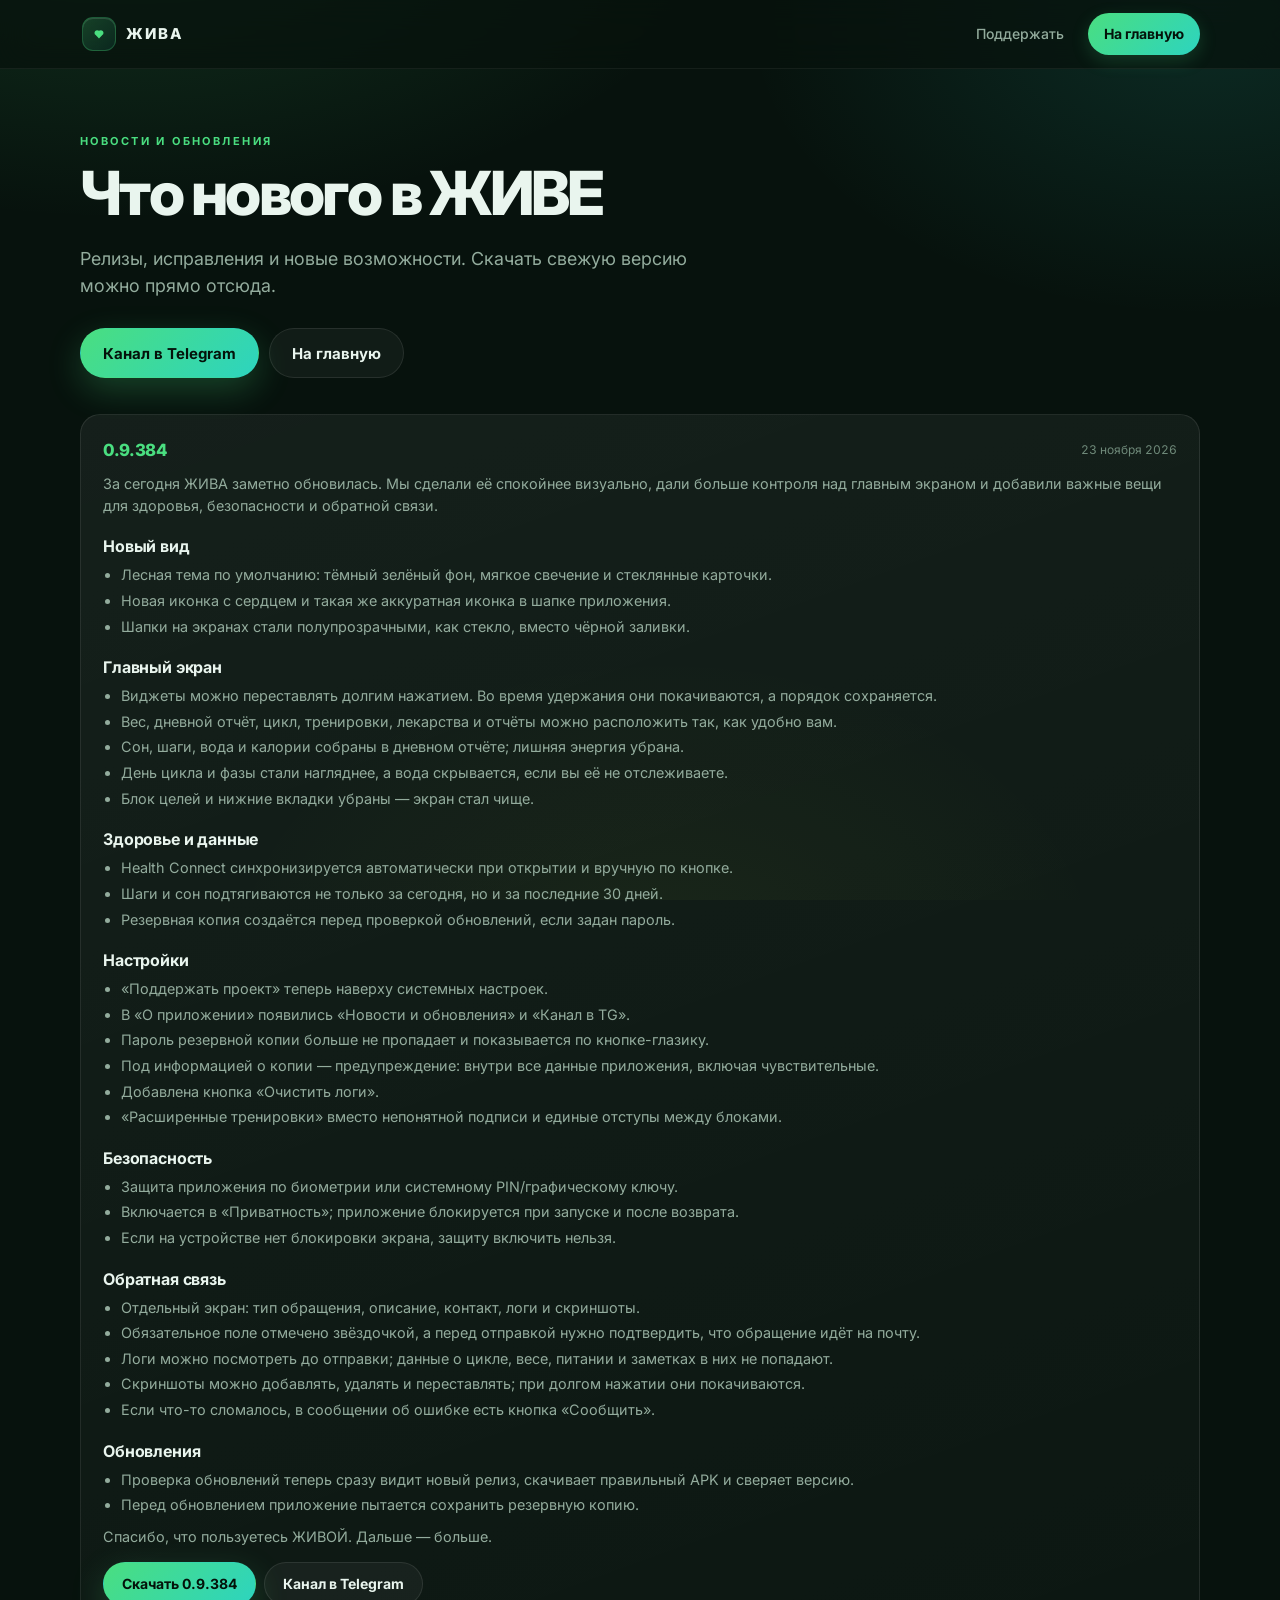
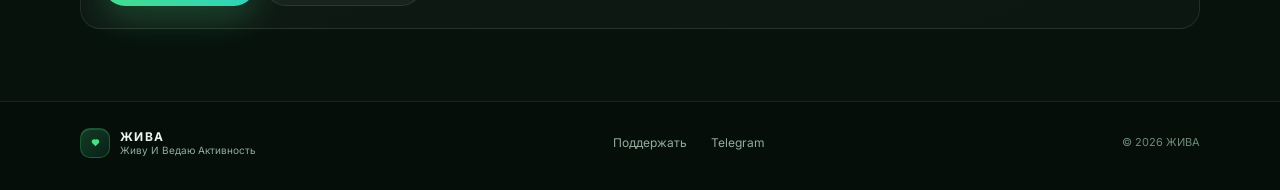
==== commit 0a205d11: "site: вернуть карточный вид релиз-нот, одна карточка 0.9.384" ====
--- a/releases.html
+++ b/releases.html
@@ -31,85 +31,87 @@
 
   <main class="release-page wrap">
     <section class="release-hero">
-      <p class="eyebrow">Обновление приложения</p>
-      <h1>ЖИВА 0.9.384</h1>
-      <p class="lead">Большое обновление: новый спокойный вид, гибкий главный экран, здоровье, защита приложения и удобная обратная связь.</p>
+      <p class="eyebrow">Новости и обновления</p>
+      <h1>Что нового в ЖИВЕ</h1>
+      <p class="lead">Релизы, исправления и новые возможности. Скачать свежую версию можно прямо отсюда.</p>
       <div class="cta-row">
-        <a class="btn btn-primary" href="https://github.com/EshaSha/zhiva-updates/releases/download/0.9.384/zhiva-0.9.384.apk">Скачать APK</a>
-        <a class="btn btn-ghost" href="https://t.me/zhiva_info" target="_blank" rel="noopener">Канал в Telegram</a>
+        <a class="btn btn-primary" href="https://t.me/zhiva_info" target="_blank" rel="noopener">Канал в Telegram</a>
+        <a class="btn btn-ghost" href="index.html">На главную</a>
       </div>
     </section>
 
-    <article class="release-card release-full">
-      <div class="release-head">
-        <span class="release-tag">0.9.384</span>
-        <span class="release-date">23 ноября 2026</span>
-      </div>
-      <div class="release-content">
-        <p>За сегодня ЖИВА заметно обновилась. Мы сделали её спокойнее визуально, дали больше контроля над главным экраном и добавили важные вещи для здоровья, безопасности и обратной связи.</p>
+    <div class="release-stack">
+      <article class="release-card">
+        <div class="release-head">
+          <span class="release-tag">0.9.384</span>
+          <span class="release-date">23 ноября 2026</span>
+        </div>
+        <div class="release-notes release-notes-full">
+          <p>За сегодня ЖИВА заметно обновилась. Мы сделали её спокойнее визуально, дали больше контроля над главным экраном и добавили важные вещи для здоровья, безопасности и обратной связи.</p>
 
-        <h2>Новый вид</h2>
-        <ul>
-          <li>Лесная тема по умолчанию: тёмный зелёный фон, мягкое свечение и стеклянные карточки.</li>
-          <li>Новая иконка с сердцем и такая же аккуратная иконка в шапке приложения.</li>
-          <li>Шапки на экранах стали полупрозрачными, как стекло, вместо чёрной заливки.</li>
-        </ul>
+          <h3>Новый вид</h3>
+          <ul>
+            <li>Лесная тема по умолчанию: тёмный зелёный фон, мягкое свечение и стеклянные карточки.</li>
+            <li>Новая иконка с сердцем и такая же аккуратная иконка в шапке приложения.</li>
+            <li>Шапки на экранах стали полупрозрачными, как стекло, вместо чёрной заливки.</li>
+          </ul>
 
-        <h2>Главный экран</h2>
-        <ul>
-          <li>Виджеты можно переставлять долгим нажатием. Во время удержания они покачиваются, а порядок сохраняется.</li>
-          <li>Вес, дневной отчёт, цикл, тренировки, лекарства и отчёты можно расположить так, как удобно вам.</li>
-          <li>Сон, шаги, вода и калории собраны в дневном отчёте; лишняя энергия убрана.</li>
-          <li>День цикла и фазы стали нагляднее, а вода скрывается, если вы её не отслеживаете.</li>
-          <li>Блок целей и нижние вкладки убраны — экран стал чище.</li>
-        </ul>
+          <h3>Главный экран</h3>
+          <ul>
+            <li>Виджеты можно переставлять долгим нажатием. Во время удержания они покачиваются, а порядок сохраняется.</li>
+            <li>Вес, дневной отчёт, цикл, тренировки, лекарства и отчёты можно расположить так, как удобно вам.</li>
+            <li>Сон, шаги, вода и калории собраны в дневном отчёте; лишняя энергия убрана.</li>
+            <li>День цикла и фазы стали нагляднее, а вода скрывается, если вы её не отслеживаете.</li>
+            <li>Блок целей и нижние вкладки убраны — экран стал чище.</li>
+          </ul>
 
-        <h2>Здоровье и данные</h2>
-        <ul>
-          <li>Health Connect синхронизируется автоматически при открытии и вручную по кнопке.</li>
-          <li>Шаги и сон подтягиваются не только за сегодня, но и за последние 30 дней.</li>
-          <li>Резервная копия создаётся перед проверкой обновлений, если задан пароль.</li>
-        </ul>
+          <h3>Здоровье и данные</h3>
+          <ul>
+            <li>Health Connect синхронизируется автоматически при открытии и вручную по кнопке.</li>
+            <li>Шаги и сон подтягиваются не только за сегодня, но и за последние 30 дней.</li>
+            <li>Резервная копия создаётся перед проверкой обновлений, если задан пароль.</li>
+          </ul>
 
-        <h2>Настройки</h2>
-        <ul>
-          <li>«Поддержать проект» теперь наверху системных настроек.</li>
-          <li>В «О приложении» появились «Новости и обновления» и «Канал в TG».</li>
-          <li>Пароль резервной копии больше не пропадает и показывается по кнопке-глазику.</li>
-          <li>Под информацией о копии — предупреждение: внутри все данные приложения, включая чувствительные.</li>
-          <li>Добавлена кнопка «Очистить логи».</li>
-          <li>«Расширенные тренировки» вместо непонятной подписи и единые отступы между блоками.</li>
-        </ul>
+          <h3>Настройки</h3>
+          <ul>
+            <li>«Поддержать проект» теперь наверху системных настроек.</li>
+            <li>В «О приложении» появились «Новости и обновления» и «Канал в TG».</li>
+            <li>Пароль резервной копии больше не пропадает и показывается по кнопке-глазику.</li>
+            <li>Под информацией о копии — предупреждение: внутри все данные приложения, включая чувствительные.</li>
+            <li>Добавлена кнопка «Очистить логи».</li>
+            <li>«Расширенные тренировки» вместо непонятной подписи и единые отступы между блоками.</li>
+          </ul>
 
-        <h2>Безопасность</h2>
-        <ul>
-          <li>Защита приложения по биометрии или системному PIN/графическому ключу.</li>
-          <li>Включается в «Приватность»; приложение блокируется при запуске и после возврата.</li>
-          <li>Если на устройстве нет блокировки экрана, защиту включить нельзя.</li>
-        </ul>
+          <h3>Безопасность</h3>
+          <ul>
+            <li>Защита приложения по биометрии или системному PIN/графическому ключу.</li>
+            <li>Включается в «Приватность»; приложение блокируется при запуске и после возврата.</li>
+            <li>Если на устройстве нет блокировки экрана, защиту включить нельзя.</li>
+          </ul>
 
-        <h2>Обратная связь</h2>
-        <ul>
-          <li>Отдельный экран: тип обращения, описание, контакт, логи и скриншоты.</li>
-          <li>Обязательное поле отмечено звёздочкой, а перед отправкой нужно подтвердить, что обращение идёт на почту.</li>
-          <li>Логи можно посмотреть до отправки; данные о цикле, весе, питании и заметках в них не попадают.</li>
-          <li>Скриншоты можно добавлять, удалять и переставлять; при долгом нажатии они покачиваются.</li>
-          <li>Если что-то сломалось, в сообщении об ошибке есть кнопка «Сообщить».</li>
-        </ul>
+          <h3>Обратная связь</h3>
+          <ul>
+            <li>Отдельный экран: тип обращения, описание, контакт, логи и скриншоты.</li>
+            <li>Обязательное поле отмечено звёздочкой, а перед отправкой нужно подтвердить, что обращение идёт на почту.</li>
+            <li>Логи можно посмотреть до отправки; данные о цикле, весе, питании и заметках в них не попадают.</li>
+            <li>Скриншоты можно добавлять, удалять и переставлять; при долгом нажатии они покачиваются.</li>
+            <li>Если что-то сломалось, в сообщении об ошибке есть кнопка «Сообщить».</li>
+          </ul>
 
-        <h2>Обновления</h2>
-        <ul>
-          <li>Проверка обновлений теперь сразу видит новый релиз, скачивает правильный APK и сверяет версию.</li>
-          <li>Перед обновлением приложение пытается сохранить резервную копию.</li>
-        </ul>
+          <h3>Обновления</h3>
+          <ul>
+            <li>Проверка обновлений теперь сразу видит новый релиз, скачивает правильный APK и сверяет версию.</li>
+            <li>Перед обновлением приложение пытается сохранить резервную копию.</li>
+          </ul>
 
-        <p>Спасибо, что пользуетесь ЖИВОЙ. Дальше — больше.</p>
-      </div>
-      <div class="release-actions">
-        <a class="btn btn-primary" href="https://github.com/EshaSha/zhiva-updates/releases/download/0.9.384/zhiva-0.9.384.apk">Скачать 0.9.384</a>
-        <a class="btn btn-ghost" href="https://t.me/zhiva_info" target="_blank" rel="noopener">Канал в Telegram</a>
-      </div>
-    </article>
+          <p>Спасибо, что пользуетесь ЖИВОЙ. Дальше — больше.</p>
+        </div>
+        <div class="release-actions">
+          <a class="btn btn-primary" href="https://github.com/EshaSha/zhiva-updates/releases/download/0.9.384/zhiva-0.9.384.apk">Скачать 0.9.384</a>
+          <a class="btn btn-ghost" href="https://t.me/zhiva_info" target="_blank" rel="noopener">Канал в Telegram</a>
+        </div>
+      </article>
+    </div>
   </main>
 
   <footer class="site-footer">
--- a/styles.css
+++ b/styles.css
@@ -1303,38 +1303,114 @@
   }
 }
 
-
-.release-full {
-  padding: clamp(20px, 4vw, 32px);
-}
-
-.release-content {
-  max-width: 78ch;
-  color: var(--muted);
-  font-size: 0.95rem;
-  line-height: 1.6;
-}
-
-.release-content p {
-  margin: 0 0 12px;
-}
-
-.release-content h2 {
-  margin: 24px 0 8px;
+.release-page {
+  padding: clamp(36px, 6vw, 64px) 0 clamp(40px, 7vw, 72px);
+}
+
+.release-hero {
+  max-width: 720px;
+  margin-bottom: clamp(24px, 4vw, 36px);
+}
+
+.release-hero h1 {
+  max-width: none;
+  margin: 0 0 14px;
+  font-size: clamp(2.2rem, 5.5vw, 3.8rem);
+}
+
+.release-list {
+  display: grid;
+  gap: 10px;
+}
+
+.release-stack {
+  display: grid;
+  gap: 10px;
+}
+
+.release-card {
+  padding: clamp(16px, 3vw, 22px);
+  border: 1px solid var(--line);
+  border-radius: 20px;
+  background: linear-gradient(160deg, rgba(255, 255, 255, 0.06), rgba(255, 255, 255, 0.025));
+}
+
+.release-head {
+  display: flex;
+  align-items: center;
+  justify-content: space-between;
+  gap: 12px;
+  margin-bottom: 10px;
+}
+
+.release-tag {
+  color: var(--accent);
+  font-size: 1.05rem;
+  font-weight: 800;
+  letter-spacing: -0.02em;
+}
+
+.release-date {
+  color: var(--muted-2);
+  font-size: 12px;
+}
+
+.release-notes {
+  margin: 0;
+  color: var(--muted);
+  font-size: 0.9rem;
+  line-height: 1.5;
+  white-space: pre-line;
+}
+
+.release-actions {
+  display: flex;
+  gap: 8px;
+  margin-top: 14px;
+}
+
+.release-actions .btn {
+  min-height: 44px;
+  padding: 0 18px;
+  font-size: 14px;
+}
+
+@media (max-width: 640px) {
+  .release-head {
+    align-items: flex-start;
+    flex-direction: column;
+    gap: 2px;
+  }
+
+  .release-actions .btn {
+    width: auto;
+  }
+}
+
+.release-notes-full {
+  white-space: normal;
+}
+
+.release-notes-full p {
+  margin: 0 0 10px;
+}
+
+.release-notes-full h3 {
+  margin: 18px 0 6px;
   color: var(--text);
-  font-size: 1.15rem;
-  letter-spacing: -0.02em;
-}
-
-.release-content ul {
+  font-size: 1rem;
+  letter-spacing: -0.01em;
+}
+
+.release-notes-full ul {
   margin: 0 0 10px;
-  padding-left: 20px;
-}
-
-.release-content li {
-  margin: 5px 0;
-}
-
-.release-content strong {
+  padding-left: 18px;
+}
+
+.release-notes-full li {
+  margin: 4px 0;
+}
+
+.release-notes-full strong {
   color: var(--text);
 }
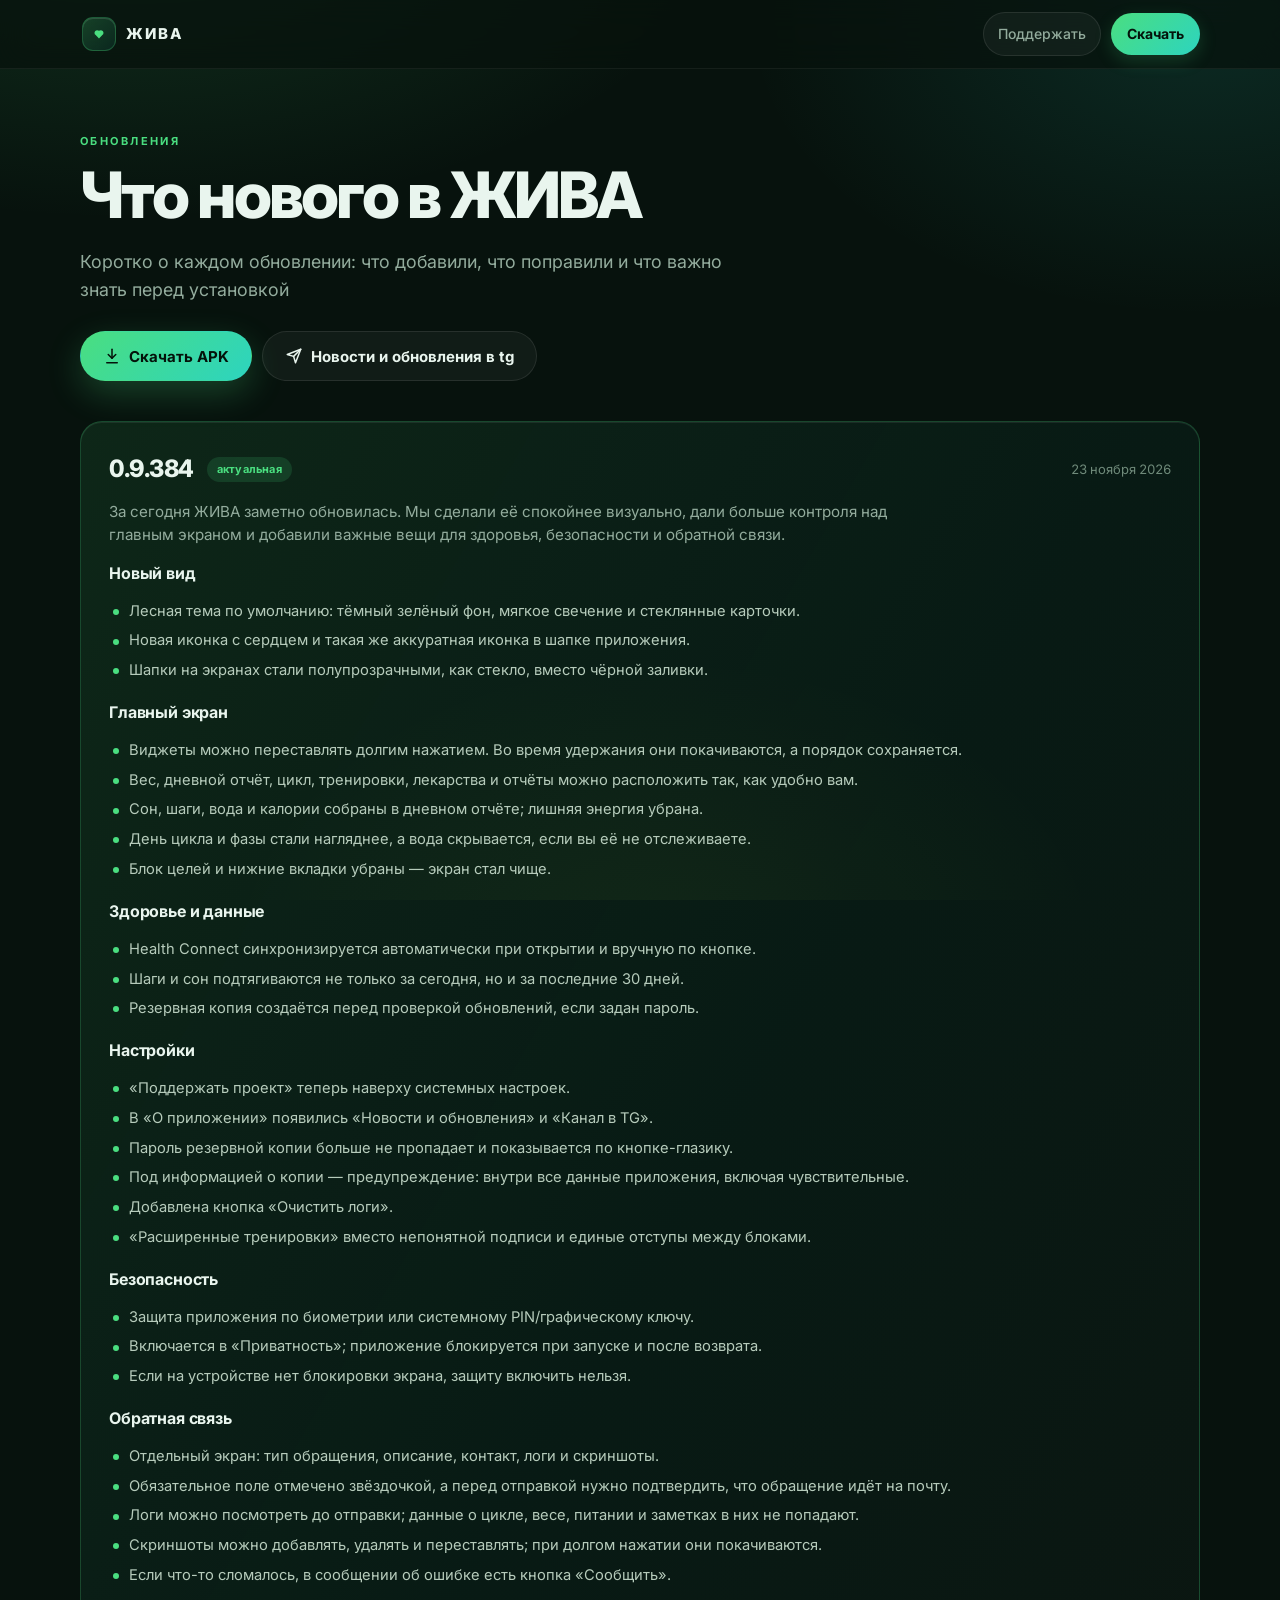
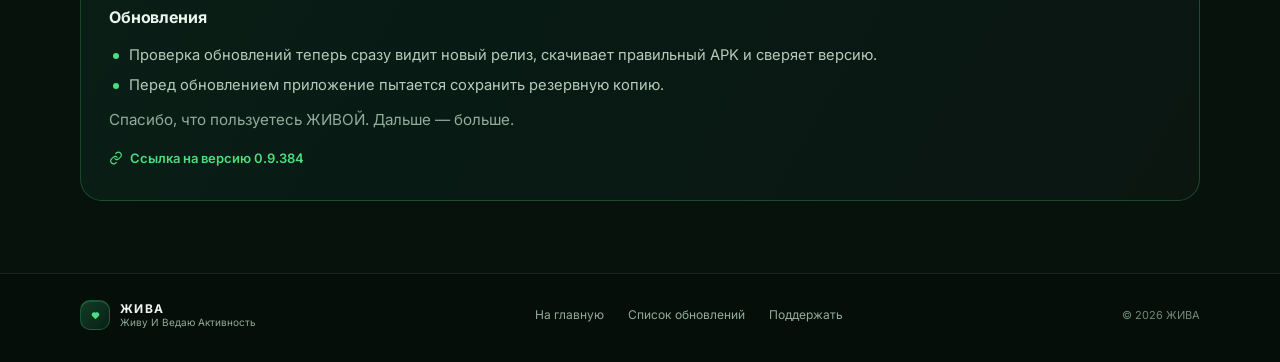
==== commit 22630d39: "site: восстановить старые карточки релиз-нот с одной карточкой 0.9.384" ====
--- a/releases.html
+++ b/releases.html
@@ -3,17 +3,35 @@
 <head>
   <meta charset="utf-8">
   <meta name="viewport" content="width=device-width, initial-scale=1">
-  <title>ЖИВА — новости и обновления</title>
-  <meta name="description" content="Новости, релизы и обновления приложения ЖИВА.">
+  <title>Обновления — ЖИВА</title>
+  <meta name="description" content="Что нового в ЖИВА: заметки о каждом обновлении приложения — улучшения, исправления и важные детали перед установкой.">
   <meta name="theme-color" content="#07120d">
+  <link rel="canonical" href="https://eshasha.github.io/zhiva-updates/releases.html">
+  <meta property="og:type" content="article">
+  <meta property="og:title" content="Новая версия ЖИВА 0.9.384">
+  <meta property="og:description" content="Что нового в обновлении: улучшения, исправления и важные детали. APK можно скачать прямо со страницы.">
+  <meta property="og:url" content="https://eshasha.github.io/zhiva-updates/releases.html">
+  <meta property="og:image" content="https://eshasha.github.io/zhiva-updates/releases-og.png">
+  <meta property="og:image:type" content="image/png">
+  <meta property="og:image:width" content="1200">
+  <meta property="og:image:height" content="630">
+  <meta property="og:image:alt" content="ЖИВА — новая версия 0.9.384">
+  <meta property="og:locale" content="ru_RU">
+  <meta property="og:site_name" content="ЖИВА">
+  <meta name="twitter:card" content="summary_large_image">
+  <meta name="twitter:title" content="Новая версия ЖИВА 0.9.384">
+  <meta name="twitter:description" content="Что нового в обновлении: улучшения, исправления и важные детали.">
+  <meta name="twitter:image" content="https://eshasha.github.io/zhiva-updates/releases-og.png">
   <link rel="icon" href="favicon.svg" type="image/svg+xml">
   <link rel="preconnect" href="https://fonts.googleapis.com">
   <link rel="preconnect" href="https://fonts.gstatic.com" crossorigin>
   <link href="https://fonts.googleapis.com/css2?family=Inter:wght@400;500;600;700;800&amp;display=swap" rel="stylesheet">
   <link rel="stylesheet" href="styles.css">
+  <script src="app.js" defer></script>
 </head>
 <body>
   <div class="bg" aria-hidden="true"></div>
+
   <header class="site-header">
     <div class="wrap header-inner">
       <a class="brand" href="index.html" aria-label="ЖИВА — на главную">
@@ -23,41 +41,48 @@
         <span class="brand-name">ЖИВА</span>
       </a>
       <nav class="nav" aria-label="Основное">
-        <a href="https://boosty.to/lady_esha" target="_blank" rel="noopener">Поддержать</a>
-        <a class="nav-download" href="index.html">На главную</a>
+        <a class="nav-support" href="https://boosty.to/lady_esha" target="_blank" rel="noopener">Поддержать</a>
+        <a class="nav-download" href="https://github.com/EshaSha/zhiva-updates/releases/latest" data-download>Скачать</a>
       </nav>
     </div>
   </header>
 
-  <main class="release-page wrap">
-    <section class="release-hero">
-      <p class="eyebrow">Новости и обновления</p>
-      <h1>Что нового в ЖИВЕ</h1>
-      <p class="lead">Релизы, исправления и новые возможности. Скачать свежую версию можно прямо отсюда.</p>
-      <div class="cta-row">
-        <a class="btn btn-primary" href="https://t.me/zhiva_info" target="_blank" rel="noopener">Канал в Telegram</a>
-        <a class="btn btn-ghost" href="index.html">На главную</a>
+  <main id="top">
+    <section class="notes wrap" aria-labelledby="notes-title">
+      <div class="notes-head">
+        <p class="eyebrow">Обновления</p>
+        <h1 id="notes-title">Что нового в ЖИВА</h1>
+        <p class="lead">Коротко о каждом обновлении: что добавили, что поправили и что важно знать перед установкой</p>
+        <div class="cta-row">
+          <a class="btn btn-primary" href="https://github.com/EshaSha/zhiva-updates/releases/latest" data-download>
+            <svg viewBox="0 0 24 24" aria-hidden="true"><path d="M12 3v12"/><path d="m7 10 5 5 5-5"/><path d="M5 21h14"/></svg>
+            Скачать APK
+          </a>
+          <a class="btn btn-ghost" href="https://t.me/zhiva_info" target="_blank" rel="noopener">
+            <svg viewBox="0 0 24 24" aria-hidden="true"><path d="m21 3-9.5 9.5"/><path d="M21 3 14 21l-2.5-8.5L3 10Z"/></svg>
+            Новости и обновления в tg
+          </a>
+        </div>
       </div>
-    </section>
 
-    <div class="release-stack">
-      <article class="release-card">
-        <div class="release-head">
-          <span class="release-tag">0.9.384</span>
-          <span class="release-date">23 ноября 2026</span>
-        </div>
-        <div class="release-notes release-notes-full">
-          <p>За сегодня ЖИВА заметно обновилась. Мы сделали её спокойнее визуально, дали больше контроля над главным экраном и добавили важные вещи для здоровья, безопасности и обратной связи.</p>
+      <div class="notes-list">
+        <article class="release is-latest" aria-labelledby="v0-9-384">
+          <div class="release-top">
+            <h2 class="release-version" id="v0-9-384">0.9.384</h2>
+            <span class="release-badge">актуальная</span>
+            <time class="release-date" datetime="2026-11-23T22:00">23 ноября 2026</time>
+          </div>
+          <p class="release-summary">За сегодня ЖИВА заметно обновилась. Мы сделали её спокойнее визуально, дали больше контроля над главным экраном и добавили важные вещи для здоровья, безопасности и обратной связи.</p>
 
-          <h3>Новый вид</h3>
-          <ul>
+          <h3 class="release-heading">Новый вид</h3>
+          <ul class="release-list">
             <li>Лесная тема по умолчанию: тёмный зелёный фон, мягкое свечение и стеклянные карточки.</li>
             <li>Новая иконка с сердцем и такая же аккуратная иконка в шапке приложения.</li>
             <li>Шапки на экранах стали полупрозрачными, как стекло, вместо чёрной заливки.</li>
           </ul>
 
-          <h3>Главный экран</h3>
-          <ul>
+          <h3 class="release-heading">Главный экран</h3>
+          <ul class="release-list">
             <li>Виджеты можно переставлять долгим нажатием. Во время удержания они покачиваются, а порядок сохраняется.</li>
             <li>Вес, дневной отчёт, цикл, тренировки, лекарства и отчёты можно расположить так, как удобно вам.</li>
             <li>Сон, шаги, вода и калории собраны в дневном отчёте; лишняя энергия убрана.</li>
@@ -65,15 +90,15 @@
             <li>Блок целей и нижние вкладки убраны — экран стал чище.</li>
           </ul>
 
-          <h3>Здоровье и данные</h3>
-          <ul>
+          <h3 class="release-heading">Здоровье и данные</h3>
+          <ul class="release-list">
             <li>Health Connect синхронизируется автоматически при открытии и вручную по кнопке.</li>
             <li>Шаги и сон подтягиваются не только за сегодня, но и за последние 30 дней.</li>
             <li>Резервная копия создаётся перед проверкой обновлений, если задан пароль.</li>
           </ul>
 
-          <h3>Настройки</h3>
-          <ul>
+          <h3 class="release-heading">Настройки</h3>
+          <ul class="release-list">
             <li>«Поддержать проект» теперь наверху системных настроек.</li>
             <li>В «О приложении» появились «Новости и обновления» и «Канал в TG».</li>
             <li>Пароль резервной копии больше не пропадает и показывается по кнопке-глазику.</li>
@@ -82,15 +107,15 @@
             <li>«Расширенные тренировки» вместо непонятной подписи и единые отступы между блоками.</li>
           </ul>
 
-          <h3>Безопасность</h3>
-          <ul>
+          <h3 class="release-heading">Безопасность</h3>
+          <ul class="release-list">
             <li>Защита приложения по биометрии или системному PIN/графическому ключу.</li>
             <li>Включается в «Приватность»; приложение блокируется при запуске и после возврата.</li>
             <li>Если на устройстве нет блокировки экрана, защиту включить нельзя.</li>
           </ul>
 
-          <h3>Обратная связь</h3>
-          <ul>
+          <h3 class="release-heading">Обратная связь</h3>
+          <ul class="release-list">
             <li>Отдельный экран: тип обращения, описание, контакт, логи и скриншоты.</li>
             <li>Обязательное поле отмечено звёздочкой, а перед отправкой нужно подтвердить, что обращение идёт на почту.</li>
             <li>Логи можно посмотреть до отправки; данные о цикле, весе, питании и заметках в них не попадают.</li>
@@ -98,20 +123,21 @@
             <li>Если что-то сломалось, в сообщении об ошибке есть кнопка «Сообщить».</li>
           </ul>
 
-          <h3>Обновления</h3>
-          <ul>
+          <h3 class="release-heading">Обновления</h3>
+          <ul class="release-list">
             <li>Проверка обновлений теперь сразу видит новый релиз, скачивает правильный APK и сверяет версию.</li>
             <li>Перед обновлением приложение пытается сохранить резервную копию.</li>
           </ul>
 
-          <p>Спасибо, что пользуетесь ЖИВОЙ. Дальше — больше.</p>
-        </div>
-        <div class="release-actions">
-          <a class="btn btn-primary" href="https://github.com/EshaSha/zhiva-updates/releases/download/0.9.384/zhiva-0.9.384.apk">Скачать 0.9.384</a>
-          <a class="btn btn-ghost" href="https://t.me/zhiva_info" target="_blank" rel="noopener">Канал в Telegram</a>
-        </div>
-      </article>
-    </div>
+          <p class="release-summary">Спасибо, что пользуетесь ЖИВОЙ. Дальше — больше.</p>
+
+          <a class="release-permalink" href="https://github.com/EshaSha/zhiva-updates/releases/tag/0.9.384" target="_blank" rel="noopener">
+            <svg viewBox="0 0 24 24" aria-hidden="true"><path d="M10 13a5 5 0 0 0 7 0l3-3a5 5 0 0 0-7-7l-1.5 1.5"/><path d="M14 11a5 5 0 0 0-7 0l-3 3a5 5 0 0 0 7 7l1.5-1.5"/></svg>
+            Ссылка на версию 0.9.384
+          </a>
+        </article>
+      </div>
+    </section>
   </main>
 
   <footer class="site-footer">
@@ -126,8 +152,9 @@
         </span>
       </div>
       <div class="footer-links">
+        <a href="index.html">На главную</a>
+        <a href="releases.html">Список обновлений</a>
         <a href="https://boosty.to/lady_esha" target="_blank" rel="noopener">Поддержать</a>
-        <a href="https://t.me/zhiva_info" target="_blank" rel="noopener">Telegram</a>
       </div>
       <p class="copyright">© 2026 ЖИВА</p>
     </div>
--- a/styles.css
+++ b/styles.css
@@ -1303,114 +1303,10 @@
   }
 }
 
-.release-page {
-  padding: clamp(36px, 6vw, 64px) 0 clamp(40px, 7vw, 72px);
-}
-
-.release-hero {
-  max-width: 720px;
-  margin-bottom: clamp(24px, 4vw, 36px);
-}
-
-.release-hero h1 {
-  max-width: none;
-  margin: 0 0 14px;
-  font-size: clamp(2.2rem, 5.5vw, 3.8rem);
-}
-
-.release-list {
-  display: grid;
-  gap: 10px;
-}
-
-.release-stack {
-  display: grid;
-  gap: 10px;
-}
-
-.release-card {
-  padding: clamp(16px, 3vw, 22px);
-  border: 1px solid var(--line);
-  border-radius: 20px;
-  background: linear-gradient(160deg, rgba(255, 255, 255, 0.06), rgba(255, 255, 255, 0.025));
-}
-
-.release-head {
-  display: flex;
-  align-items: center;
-  justify-content: space-between;
-  gap: 12px;
-  margin-bottom: 10px;
-}
-
-.release-tag {
-  color: var(--accent);
-  font-size: 1.05rem;
-  font-weight: 800;
-  letter-spacing: -0.02em;
-}
-
-.release-date {
-  color: var(--muted-2);
-  font-size: 12px;
-}
-
-.release-notes {
-  margin: 0;
-  color: var(--muted);
-  font-size: 0.9rem;
-  line-height: 1.5;
-  white-space: pre-line;
-}
-
-.release-actions {
-  display: flex;
-  gap: 8px;
+.release .release-heading {
+  margin-top: 18px;
+}
+
+.release .release-heading:first-of-type {
   margin-top: 14px;
 }
-
-.release-actions .btn {
-  min-height: 44px;
-  padding: 0 18px;
-  font-size: 14px;
-}
-
-@media (max-width: 640px) {
-  .release-head {
-    align-items: flex-start;
-    flex-direction: column;
-    gap: 2px;
-  }
-
-  .release-actions .btn {
-    width: auto;
-  }
-}
-
-.release-notes-full {
-  white-space: normal;
-}
-
-.release-notes-full p {
-  margin: 0 0 10px;
-}
-
-.release-notes-full h3 {
-  margin: 18px 0 6px;
-  color: var(--text);
-  font-size: 1rem;
-  letter-spacing: -0.01em;
-}
-
-.release-notes-full ul {
-  margin: 0 0 10px;
-  padding-left: 18px;
-}
-
-.release-notes-full li {
-  margin: 4px 0;
-}
-
-.release-notes-full strong {
-  color: var(--text);
-}
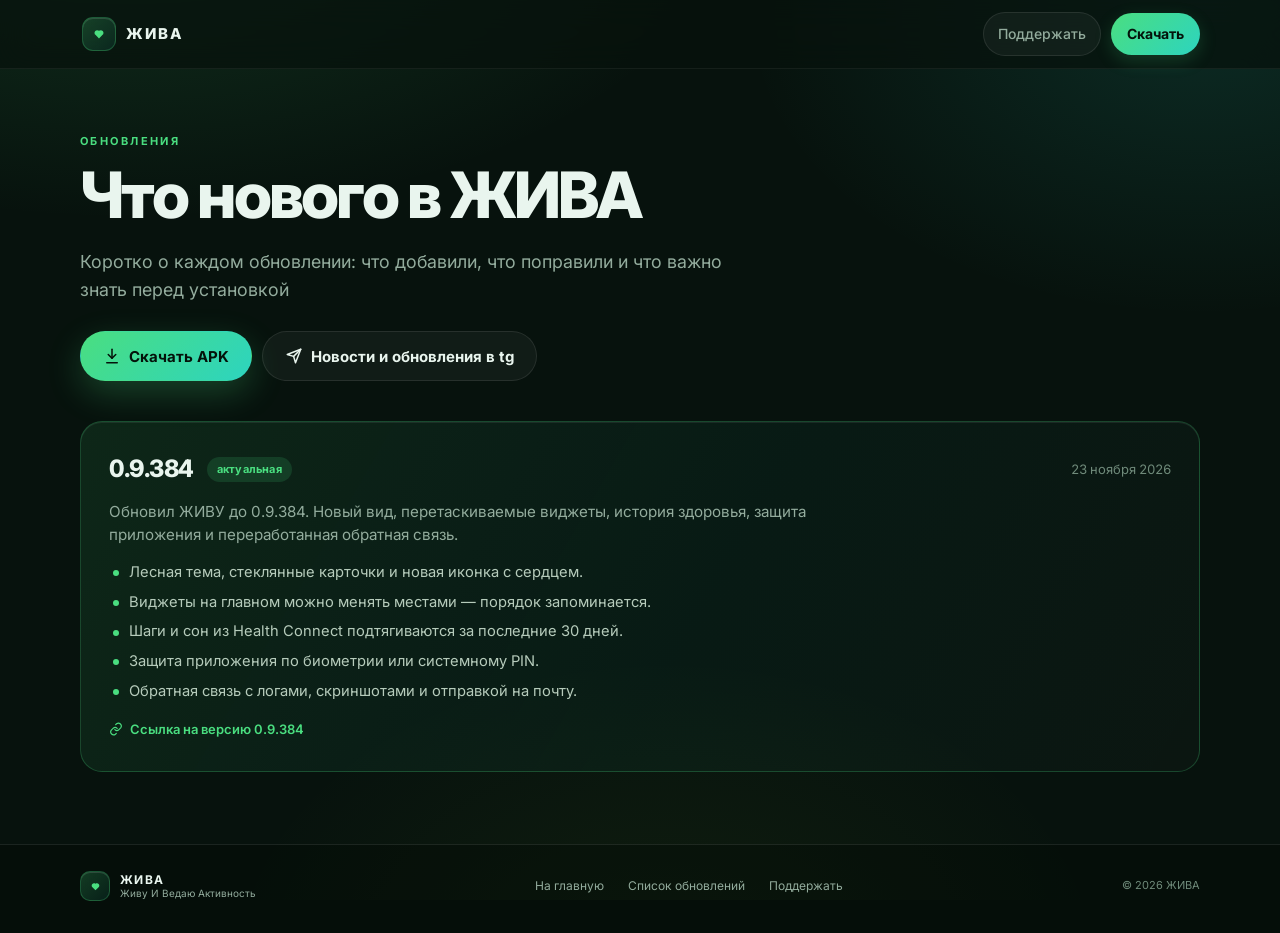
==== commit c766bbe4: "site: отдельная страница и OG для релиза 0.9.384" ====
--- a/releases.html
+++ b/releases.html
@@ -72,66 +72,15 @@
             <span class="release-badge">актуальная</span>
             <time class="release-date" datetime="2026-11-23T22:00">23 ноября 2026</time>
           </div>
-          <p class="release-summary">За сегодня ЖИВА заметно обновилась. Мы сделали её спокойнее визуально, дали больше контроля над главным экраном и добавили важные вещи для здоровья, безопасности и обратной связи.</p>
-
-          <h3 class="release-heading">Новый вид</h3>
+          <p class="release-summary">Обновил ЖИВУ до 0.9.384. Новый вид, перетаскиваемые виджеты, история здоровья, защита приложения и переработанная обратная связь.</p>
           <ul class="release-list">
-            <li>Лесная тема по умолчанию: тёмный зелёный фон, мягкое свечение и стеклянные карточки.</li>
-            <li>Новая иконка с сердцем и такая же аккуратная иконка в шапке приложения.</li>
-            <li>Шапки на экранах стали полупрозрачными, как стекло, вместо чёрной заливки.</li>
+            <li>Лесная тема, стеклянные карточки и новая иконка с сердцем.</li>
+            <li>Виджеты на главном можно менять местами — порядок запоминается.</li>
+            <li>Шаги и сон из Health Connect подтягиваются за последние 30 дней.</li>
+            <li>Защита приложения по биометрии или системному PIN.</li>
+            <li>Обратная связь с логами, скриншотами и отправкой на почту.</li>
           </ul>
-
-          <h3 class="release-heading">Главный экран</h3>
-          <ul class="release-list">
-            <li>Виджеты можно переставлять долгим нажатием. Во время удержания они покачиваются, а порядок сохраняется.</li>
-            <li>Вес, дневной отчёт, цикл, тренировки, лекарства и отчёты можно расположить так, как удобно вам.</li>
-            <li>Сон, шаги, вода и калории собраны в дневном отчёте; лишняя энергия убрана.</li>
-            <li>День цикла и фазы стали нагляднее, а вода скрывается, если вы её не отслеживаете.</li>
-            <li>Блок целей и нижние вкладки убраны — экран стал чище.</li>
-          </ul>
-
-          <h3 class="release-heading">Здоровье и данные</h3>
-          <ul class="release-list">
-            <li>Health Connect синхронизируется автоматически при открытии и вручную по кнопке.</li>
-            <li>Шаги и сон подтягиваются не только за сегодня, но и за последние 30 дней.</li>
-            <li>Резервная копия создаётся перед проверкой обновлений, если задан пароль.</li>
-          </ul>
-
-          <h3 class="release-heading">Настройки</h3>
-          <ul class="release-list">
-            <li>«Поддержать проект» теперь наверху системных настроек.</li>
-            <li>В «О приложении» появились «Новости и обновления» и «Канал в TG».</li>
-            <li>Пароль резервной копии больше не пропадает и показывается по кнопке-глазику.</li>
-            <li>Под информацией о копии — предупреждение: внутри все данные приложения, включая чувствительные.</li>
-            <li>Добавлена кнопка «Очистить логи».</li>
-            <li>«Расширенные тренировки» вместо непонятной подписи и единые отступы между блоками.</li>
-          </ul>
-
-          <h3 class="release-heading">Безопасность</h3>
-          <ul class="release-list">
-            <li>Защита приложения по биометрии или системному PIN/графическому ключу.</li>
-            <li>Включается в «Приватность»; приложение блокируется при запуске и после возврата.</li>
-            <li>Если на устройстве нет блокировки экрана, защиту включить нельзя.</li>
-          </ul>
-
-          <h3 class="release-heading">Обратная связь</h3>
-          <ul class="release-list">
-            <li>Отдельный экран: тип обращения, описание, контакт, логи и скриншоты.</li>
-            <li>Обязательное поле отмечено звёздочкой, а перед отправкой нужно подтвердить, что обращение идёт на почту.</li>
-            <li>Логи можно посмотреть до отправки; данные о цикле, весе, питании и заметках в них не попадают.</li>
-            <li>Скриншоты можно добавлять, удалять и переставлять; при долгом нажатии они покачиваются.</li>
-            <li>Если что-то сломалось, в сообщении об ошибке есть кнопка «Сообщить».</li>
-          </ul>
-
-          <h3 class="release-heading">Обновления</h3>
-          <ul class="release-list">
-            <li>Проверка обновлений теперь сразу видит новый релиз, скачивает правильный APK и сверяет версию.</li>
-            <li>Перед обновлением приложение пытается сохранить резервную копию.</li>
-          </ul>
-
-          <p class="release-summary">Спасибо, что пользуетесь ЖИВОЙ. Дальше — больше.</p>
-
-          <a class="release-permalink" href="https://github.com/EshaSha/zhiva-updates/releases/tag/0.9.384" target="_blank" rel="noopener">
+          <a class="release-permalink" href="releases/0.9.384.html">
             <svg viewBox="0 0 24 24" aria-hidden="true"><path d="M10 13a5 5 0 0 0 7 0l3-3a5 5 0 0 0-7-7l-1.5 1.5"/><path d="M14 11a5 5 0 0 0-7 0l-3 3a5 5 0 0 0 7 7l1.5-1.5"/></svg>
             Ссылка на версию 0.9.384
           </a>
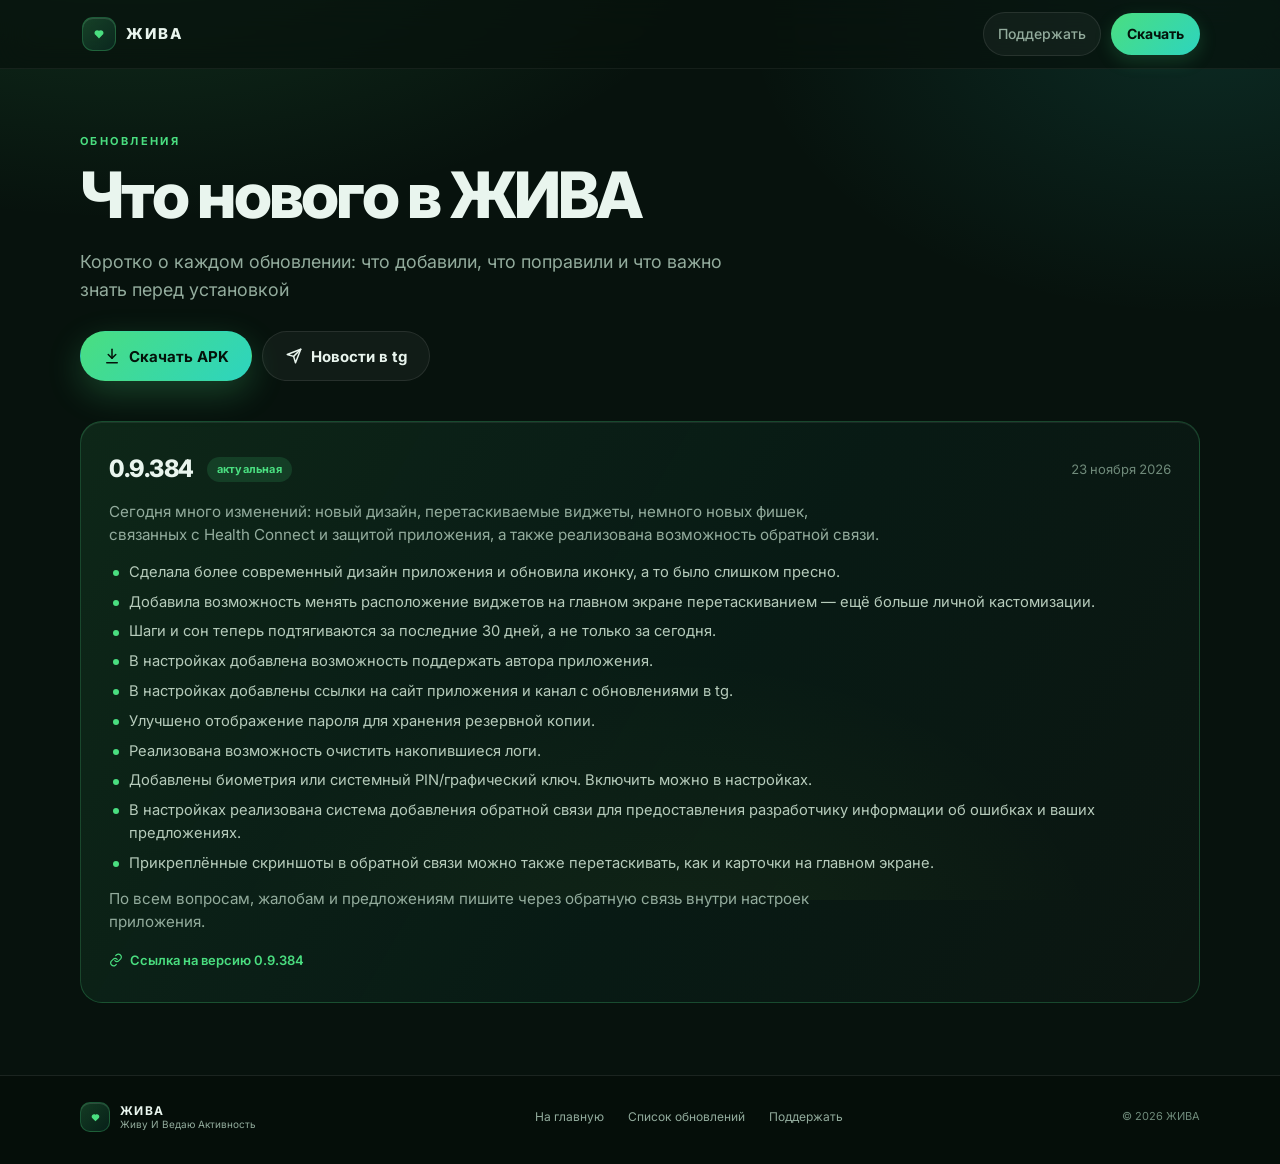
==== commit 2ae5b517: "site: полный текст в карточке, отдельная страница релиза и кнопка Новости в tg" ====
--- a/releases.html
+++ b/releases.html
@@ -60,7 +60,7 @@
           </a>
           <a class="btn btn-ghost" href="https://t.me/zhiva_info" target="_blank" rel="noopener">
             <svg viewBox="0 0 24 24" aria-hidden="true"><path d="m21 3-9.5 9.5"/><path d="M21 3 14 21l-2.5-8.5L3 10Z"/></svg>
-            Новости и обновления в tg
+            Новости в tg
           </a>
         </div>
       </div>
@@ -72,14 +72,20 @@
             <span class="release-badge">актуальная</span>
             <time class="release-date" datetime="2026-11-23T22:00">23 ноября 2026</time>
           </div>
-          <p class="release-summary">Обновил ЖИВУ до 0.9.384. Новый вид, перетаскиваемые виджеты, история здоровья, защита приложения и переработанная обратная связь.</p>
+          <p class="release-summary">Сегодня много изменений: новый дизайн, перетаскиваемые виджеты, немного новых фишек, связанных с Health Connect и защитой приложения, а также реализована возможность обратной связи.</p>
           <ul class="release-list">
-            <li>Лесная тема, стеклянные карточки и новая иконка с сердцем.</li>
-            <li>Виджеты на главном можно менять местами — порядок запоминается.</li>
-            <li>Шаги и сон из Health Connect подтягиваются за последние 30 дней.</li>
-            <li>Защита приложения по биометрии или системному PIN.</li>
-            <li>Обратная связь с логами, скриншотами и отправкой на почту.</li>
+            <li>Сделала более современный дизайн приложения и обновила иконку, а то было слишком пресно.</li>
+            <li>Добавила возможность менять расположение виджетов на главном экране перетаскиванием — ещё больше личной кастомизации.</li>
+            <li>Шаги и сон теперь подтягиваются за последние 30 дней, а не только за сегодня.</li>
+            <li>В настройках добавлена возможность поддержать автора приложения.</li>
+            <li>В настройках добавлены ссылки на сайт приложения и канал с обновлениями в tg.</li>
+            <li>Улучшено отображение пароля для хранения резервной копии.</li>
+            <li>Реализована возможность очистить накопившиеся логи.</li>
+            <li>Добавлены биометрия или системный PIN/графический ключ. Включить можно в настройках.</li>
+            <li>В настройках реализована система добавления обратной связи для предоставления разработчику информации об ошибках и ваших предложениях.</li>
+            <li>Прикреплённые скриншоты в обратной связи можно также перетаскивать, как и карточки на главном экране.</li>
           </ul>
+          <p class="release-summary">По всем вопросам, жалобам и предложениям пишите через обратную связь внутри настроек приложения.</p>
           <a class="release-permalink" href="releases/0.9.384.html">
             <svg viewBox="0 0 24 24" aria-hidden="true"><path d="M10 13a5 5 0 0 0 7 0l3-3a5 5 0 0 0-7-7l-1.5 1.5"/><path d="M14 11a5 5 0 0 0-7 0l-3 3a5 5 0 0 0 7 7l1.5-1.5"/></svg>
             Ссылка на версию 0.9.384
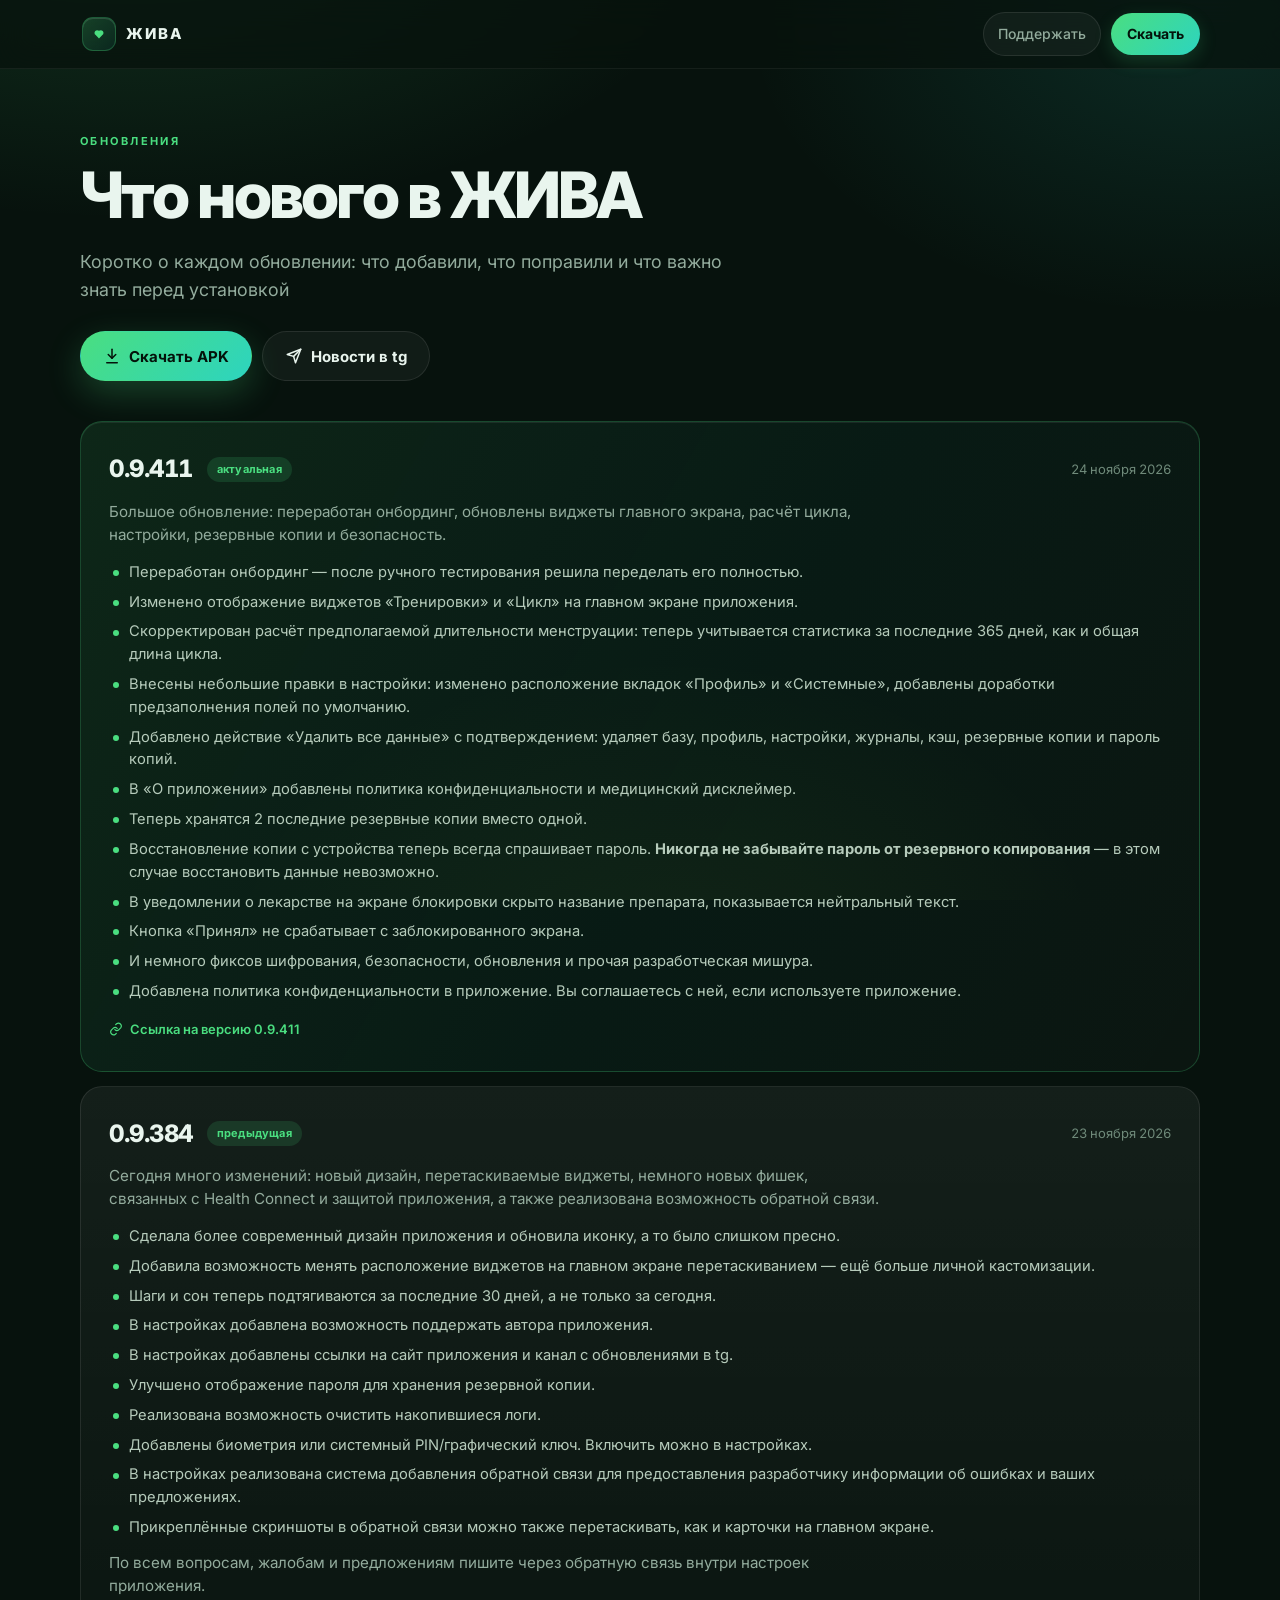
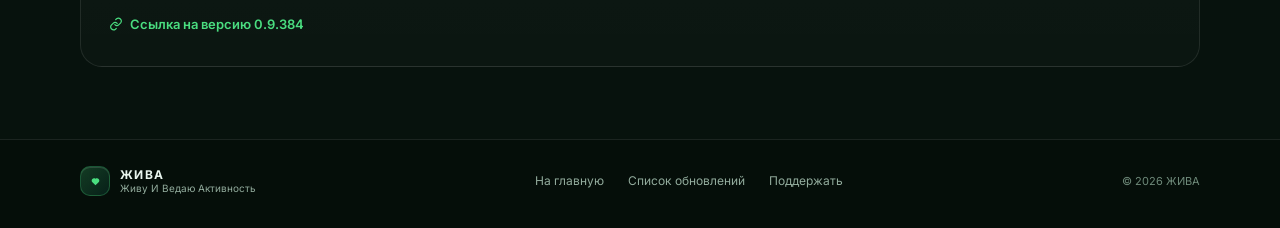
==== commit 4b6b03f1: "site: релиз 0.9.411" ====
--- a/releases.html
+++ b/releases.html
@@ -8,18 +8,18 @@
   <meta name="theme-color" content="#07120d">
   <link rel="canonical" href="https://eshasha.github.io/zhiva-updates/releases.html">
   <meta property="og:type" content="article">
-  <meta property="og:title" content="Новая версия ЖИВА 0.9.384">
+  <meta property="og:title" content="Новая версия ЖИВА 0.9.411">
   <meta property="og:description" content="Что нового в обновлении: улучшения, исправления и важные детали. APK можно скачать прямо со страницы.">
   <meta property="og:url" content="https://eshasha.github.io/zhiva-updates/releases.html">
   <meta property="og:image" content="https://eshasha.github.io/zhiva-updates/releases-og.png">
   <meta property="og:image:type" content="image/png">
   <meta property="og:image:width" content="1200">
   <meta property="og:image:height" content="630">
-  <meta property="og:image:alt" content="ЖИВА — новая версия 0.9.384">
+  <meta property="og:image:alt" content="ЖИВА — новая версия 0.9.411">
   <meta property="og:locale" content="ru_RU">
   <meta property="og:site_name" content="ЖИВА">
   <meta name="twitter:card" content="summary_large_image">
-  <meta name="twitter:title" content="Новая версия ЖИВА 0.9.384">
+  <meta name="twitter:title" content="Новая версия ЖИВА 0.9.411">
   <meta name="twitter:description" content="Что нового в обновлении: улучшения, исправления и важные детали.">
   <meta name="twitter:image" content="https://eshasha.github.io/zhiva-updates/releases-og.png">
   <link rel="icon" href="favicon.svg" type="image/svg+xml">
@@ -66,10 +66,36 @@
       </div>
 
       <div class="notes-list">
-        <article class="release is-latest" aria-labelledby="v0-9-384">
+        <article class="release is-latest" aria-labelledby="v0-9-411">
+          <div class="release-top">
+            <h2 class="release-version" id="v0-9-411">0.9.411</h2>
+            <span class="release-badge">актуальная</span>
+            <time class="release-date" datetime="2026-11-24T16:20">24 ноября 2026</time>
+          </div>
+          <p class="release-summary">Большое обновление: переработан онбординг, обновлены виджеты главного экрана, расчёт цикла, настройки, резервные копии и безопасность.</p>
+          <ul class="release-list">
+            <li>Переработан онбординг — после ручного тестирования решила переделать его полностью.</li>
+            <li>Изменено отображение виджетов «Тренировки» и «Цикл» на главном экране приложения.</li>
+            <li>Скорректирован расчёт предполагаемой длительности менструации: теперь учитывается статистика за последние 365 дней, как и общая длина цикла.</li>
+            <li>Внесены небольшие правки в настройки: изменено расположение вкладок «Профиль» и «Системные», добавлены доработки предзаполнения полей по умолчанию.</li>
+            <li>Добавлено действие «Удалить все данные» с подтверждением: удаляет базу, профиль, настройки, журналы, кэш, резервные копии и пароль копий.</li>
+            <li>В «О приложении» добавлены политика конфиденциальности и медицинский дисклеймер.</li>
+            <li>Теперь хранятся 2 последние резервные копии вместо одной.</li>
+            <li>Восстановление копии с устройства теперь всегда спрашивает пароль. <strong>Никогда не забывайте пароль от резервного копирования</strong> — в этом случае восстановить данные невозможно.</li>
+            <li>В уведомлении о лекарстве на экране блокировки скрыто название препарата, показывается нейтральный текст.</li>
+            <li>Кнопка «Принял» не срабатывает с заблокированного экрана.</li>
+            <li>И немного фиксов шифрования, безопасности, обновления и прочая разработческая мишура.</li>
+            <li>Добавлена политика конфиденциальности в приложение. Вы соглашаетесь с ней, если используете приложение.</li>
+          </ul>
+          <a class="release-permalink" href="releases/0.9.411.html">
+            <svg viewBox="0 0 24 24" aria-hidden="true"><path d="M10 13a5 5 0 0 0 7 0l3-3a5 5 0 0 0-7-7l-1.5 1.5"/><path d="M14 11a5 5 0 0 0-7 0l-3 3a5 5 0 0 0 7 7l1.5-1.5"/></svg>
+            Ссылка на версию 0.9.411
+          </a>
+        </article>
+        <article class="release" aria-labelledby="v0-9-384">
           <div class="release-top">
             <h2 class="release-version" id="v0-9-384">0.9.384</h2>
-            <span class="release-badge">актуальная</span>
+            <span class="release-badge">предыдущая</span>
             <time class="release-date" datetime="2026-11-23T22:00">23 ноября 2026</time>
           </div>
           <p class="release-summary">Сегодня много изменений: новый дизайн, перетаскиваемые виджеты, немного новых фишек, связанных с Health Connect и защитой приложения, а также реализована возможность обратной связи.</p>
